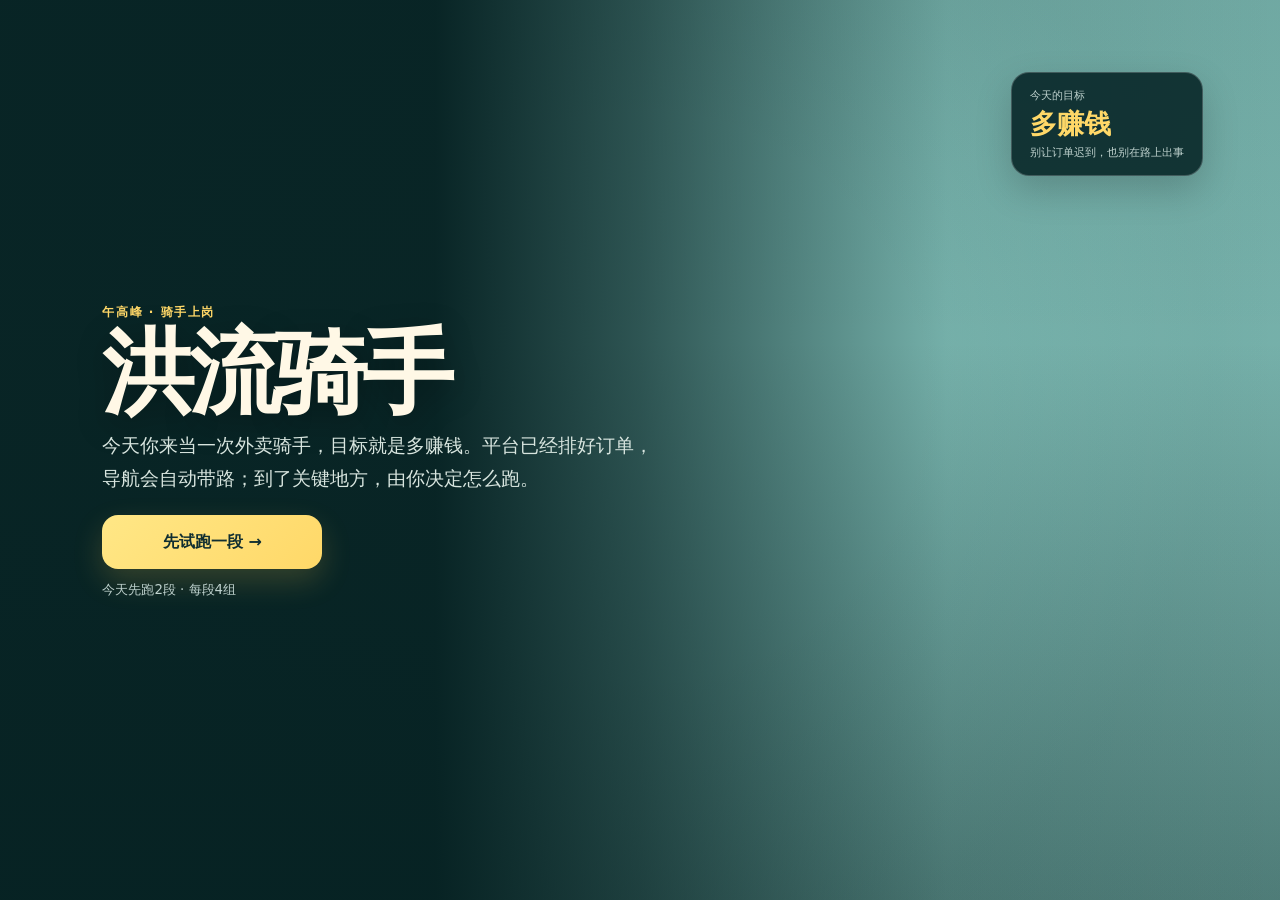
==== pomdp-v2.html @ 22ab59b4 "deploy POMDP courier simulator v2.3" ====
<!doctype html>
<html lang="zh-CN">
<head>
  <meta charset="utf-8">
  <meta name="viewport" content="width=device-width, initial-scale=1, viewport-fit=cover">
  <meta name="theme-color" content="#102f30">
  <meta name="robots" content="noindex, nofollow, noarchive">
  <title>洪流骑手 · 等还是先送</title>
  <link rel="stylesheet" href="./pomdp-v2.css">
</head>
<body>
  <main id="pomdpGame" class="pomdp-game" aria-label="第一人称外卖骑手体验">
    <canvas id="gameCanvas" aria-label="第一人称城市骑行画面"></canvas>
    <div class="world-shade" aria-hidden="true"></div>
    <p id="webglFallback" class="fallback is-hidden" role="status">3D画面暂时没有加载，操作仍可继续。</p>

    <header id="hud" class="hud is-hidden">
      <div id="objectiveChip" class="objective-chip">
        <small id="segmentLabel">午高峰 · 本段第1次送单</small>
        <strong id="objectiveLabel">去下一家取餐</strong>
        <span id="merchantLabel">灯火便当</span>
      </div>
      <div class="status-strip">
        <div id="capacityStatus" class="capacity-status">
          <span>接单余力</span>
          <div id="capacityCells" class="capacity-cells" aria-label="接单余力"></div>
        </div>
        <div id="incomeStatus" class="income-status"><span>今天赚到</span><strong id="incomeValue">¥0</strong></div>
      </div>
    </header>

    <section id="travelPrompt" class="travel-prompt is-hidden" aria-live="polite">
      <span id="travelIcon" class="travel-icon">➜</span>
      <div><strong id="travelTitle">去下一家取餐</strong><small id="travelDetail">导航会自动带路</small></div>
      <i><b id="travelProgress"></b></i>
    </section>

    <section id="routeDecision" class="decision-dock is-hidden" tabindex="-1" aria-labelledby="routeDecisionTitle">
      <div class="decision-copy">
        <span class="eyebrow">到店了</span>
        <h1 id="routeDecisionTitle">新餐还没好。你怎么安排？</h1>
        <p id="experienceText">我跑这家店的经验：午高峰有时会拖一会儿。</p>
      </div>
      <div class="time-glance" aria-label="两张订单的紧迫程度">
        <p class="glance-legend">看时间条：越长，这单越赶。</p>
        <article id="carriedOrderCard">
          <div><span>手上这单</span><strong id="carriedUrgencyLabel">有点赶</strong></div>
          <div class="urgency-track"><i id="carriedUrgency"></i></div>
          <small id="carriedDestination">送往花园里</small>
        </article>
        <article id="newOrderCard">
          <div><span>等取的新单</span><strong id="newUrgencyLabel">时间还够</strong></div>
          <div class="urgency-track new-order"><i id="newUrgency"></i></div>
          <small id="platformText">平台排的时间比较宽裕</small>
        </article>
      </div>
      <div id="routeActions" class="route-actions">
        <button type="button" data-route="wait_briefly">
          <span class="action-icon">◷</span>
          <strong>先等一小会</strong>
          <small>只等一小会。餐好了就一起走；到点还没好，马上先送手上的。</small>
        </button>
        <button type="button" data-route="deliver_carried_first">
          <span class="action-icon">➜</span>
          <strong>先送手上这单</strong>
          <small>现在就走，送完再回来。能保住手上的单，但要折返。</small>
        </button>
      </div>
    </section>

    <section id="speedDecision" class="speed-dock is-hidden" aria-labelledby="speedTitle">
      <div class="speed-heading"><span class="eyebrow">路线排好了</span><h2 id="speedTitle">这整趟路准备怎么骑？</h2><p id="chosenRouteText">选定后，到两单送完都按这一档骑。</p></div>
      <div class="gear-legend" aria-hidden="true"><span>省时间</span><span>事故风险</span></div>
      <div id="gearLever" class="gear-lever" role="radiogroup" aria-label="骑行档位">
        <button type="button" data-speed="normal" role="radio" aria-checked="false"><b>1</b><strong>稳骑</strong><span class="gear-meter"><i></i><em></em></span><small>慢一些 · 风险低</small></button>
        <button type="button" data-speed="rush" role="radio" aria-checked="false"><b>2</b><strong>赶路</strong><span class="gear-meter"><i></i><em></em></span><small>快一些 · 风险中</small></button>
        <button type="button" data-speed="sprint" role="radio" aria-checked="false"><b>3</b><strong>冲刺</strong><span class="gear-meter"><i></i><em></em></span><small>最快 · 风险高</small></button>
      </div>
      <button id="goButton" class="primary-button" type="button" disabled>先选一个档位</button>
    </section>

    <aside id="feedbackCard" class="feedback-card is-hidden" role="status" aria-live="assertive">
      <span id="feedbackIcon">✓</span>
      <div><small id="feedbackKicker">回到店里</small><strong id="feedbackTitle">餐已经做好了</strong><p id="feedbackText">你不用继续等，接着去送新单。</p></div>
    </aside>

    <aside id="rewardBurst" class="reward-burst is-hidden" aria-live="polite">
      <span id="rewardBurstLabel">收入入账</span>
      <strong id="rewardBurstValue">+¥24</strong>
    </aside>

    <section id="resultCard" class="result-card is-hidden" aria-labelledby="resultTitle">
      <span class="eyebrow">这一趟跑完了</span>
      <h2 id="resultTitle">两单都送到了</h2>
      <div id="resultGrid" class="result-grid">
        <article><span>手上这单</span><strong id="carriedResult">准时</strong></article>
        <article><span>新取这单</span><strong id="newResult">准时</strong></article>
        <article><span>路上</span><strong id="incidentResult">平安</strong></article>
        <article><span>赚到</span><strong id="incomeResult">+¥24</strong></article>
      </div>
      <div id="incidentConsequences" class="incident-consequences is-hidden" role="status">
        <span>同一次事故的两个后果</span>
        <div>
          <strong id="incidentDelayResult">这趟多耽误约一分半</strong>
          <strong id="incidentCapacityResult">接单余力 −1格</strong>
        </div>
      </div>
      <button id="continueButton" class="primary-button" type="button">继续跑单</button>
    </section>

    <section id="startScreen" class="start-screen">
      <div class="start-copy">
        <span class="eyebrow">午高峰 · 骑手上岗</span>
        <h1>洪流骑手</h1>
        <p>今天你来当一次外卖骑手，目标就是多赚钱。平台已经排好订单，导航会自动带路；到了关键地方，由你决定怎么跑。</p>
        <button id="startButton" class="primary-button" type="button">先试跑一段 <span>→</span></button>
        <small id="modeDescription">今天先跑2段 · 每段4组</small>
      </div>
      <div class="start-goal"><span>今天的目标</span><strong>多赚钱</strong><small>别让订单迟到，也别在路上出事</small></div>
    </section>

    <section id="briefingModal" class="modal-layer is-hidden" role="dialog" aria-modal="true" aria-labelledby="briefingTitle">
      <div class="briefing-card">
        <div class="step-progress"><span id="briefingStep">上岗准备 · 1/1</span><i><b id="briefingProgress"></b></i></div>
        <span id="briefingKicker" class="eyebrow">先熟悉一下跑法</span>
        <h2 id="briefingTitle">你就是今天来跑单的骑手</h2>
        <p id="briefingLead">先跑两组订单熟悉一下。到了要做决定的地方，会有人提醒你该看什么。</p>
        <div id="briefingVisual" class="briefing-visual"></div>
        <button id="briefingNext" class="primary-button" type="button">戴好头盔，出发 <span>→</span></button>
      </div>
    </section>

    <section id="tutorialCoach" class="tutorial-coach is-hidden" role="dialog" aria-modal="true" aria-labelledby="coachTitle">
      <div class="coach-card">
        <span id="coachStep" class="eyebrow">上岗提示</span>
        <h2 id="coachTitle">先看这里</h2>
        <p id="coachText">先看清眼前的情况，再决定怎么跑。</p>
        <button id="coachNext" class="primary-button" type="button">明白了，继续</button>
      </div>
    </section>

    <section id="breakModal" class="modal-layer is-hidden" role="dialog" aria-modal="true" aria-labelledby="breakTitle">
      <div class="break-card"><span class="eyebrow">这一段忙完了</span><h2 id="breakTitle">看看有没有接到最后一单</h2><div id="breakBonus" class="break-bonus"><span>最后加单</span><strong id="breakBonusTitle">接到了 · +¥12</strong><small id="breakBonusText">还剩两格余力，这单稳稳接到了。</small></div><p>下一段开始，接单余力会恢复。店里也可能重新忙起来，别把刚才的出餐速度当成准数。</p><button id="breakButton" class="primary-button" type="button">恢复余力，开始下一段</button></div>
    </section>

    <section id="summaryModal" class="modal-layer is-hidden" role="dialog" aria-modal="true" aria-labelledby="summaryTitle">
      <div class="summary-card"><span class="eyebrow">今天的账</span><h2 id="summaryTitle">今天收工</h2><div id="summaryGrid" class="summary-grid"></div><p>今天的单跑完了。你可以把这份账留下，也可以再跑一次。</p><div class="summary-actions"><button id="downloadButton" type="button">保存今天的账</button><button id="restartButton" class="primary-button" type="button">再跑一次</button></div></div>
    </section>

    <pre id="debugPanel" class="debug-panel is-hidden" aria-hidden="true"></pre>
  </main>
  <script src="./src/pomdp-v2-sim.js"></script>
  <script type="module" src="./src/pomdp-v2-app.js"></script>
</body>
</html>
---- pomdp-v2.css ----
:root {
  color-scheme: dark;
  --ink: #fff8e6;
  --muted: #bed1cd;
  --panel: rgba(8, 39, 40, .94);
  --panel-soft: rgba(11, 48, 49, .82);
  --line: rgba(190, 232, 218, .22);
  --mint: #68e1c1;
  --yellow: #ffd868;
  --orange: #ff9a5b;
  --red: #ff6e62;
  --shadow: 0 24px 70px rgba(1, 18, 18, .42);
  --shadow-tight: 0 14px 34px rgba(1, 18, 18, .34);
  --ease-out: cubic-bezier(.2,.78,.22,1);
}

* { box-sizing: border-box; }
html, body { width: 100%; min-height: 100%; margin: 0; overflow: hidden; background: #102f30; }
body { font-family: "Microsoft YaHei", "PingFang SC", system-ui, sans-serif; color: var(--ink); }
button { font: inherit; }
.is-hidden { display: none !important; }
.pomdp-game { position: relative; width: 100vw; height: 100dvh; min-height: 620px; overflow: hidden; background: #7fbdb6; }
#gameCanvas { position: absolute; z-index: 0; inset: 0; width: 100%; height: 100%; display: block; }
.world-shade { position: absolute; z-index: 1; inset: 0; pointer-events: none; background: radial-gradient(circle at 50% 44%, transparent 0 34%, rgba(4,24,24,.08) 70%), linear-gradient(180deg, rgba(5, 32, 33, .05), transparent 38%, rgba(4, 24, 24, .34)); }
.fallback { position: absolute; left: 50%; top: 18px; z-index: 30; transform: translateX(-50%); margin: 0; padding: 10px 16px; border-radius: 999px; background: #512d27; }
.eyebrow { color: var(--yellow); font-size: 12px; font-weight: 900; letter-spacing: .13em; }
.primary-button { position: relative; min-height: 54px; overflow: hidden; border: 0; border-radius: 16px; padding: 0 22px; background: linear-gradient(135deg, #ffe786, var(--yellow)); color: #102e31; font-weight: 900; cursor: pointer; box-shadow: 0 12px 30px rgba(255, 205, 76, .18); transition: transform .16s var(--ease-out), filter .16s ease, box-shadow .16s ease; }
.primary-button::after { content: ""; position: absolute; inset: 0; transform: translateX(-120%) skewX(-18deg); background: linear-gradient(90deg, transparent, rgba(255,255,255,.42), transparent); transition: transform .5s var(--ease-out); }
.primary-button:hover::after { transform: translateX(120%) skewX(-18deg); }
.primary-button:disabled { opacity: .44; cursor: not-allowed; box-shadow: none; }
.primary-button:not(:disabled):hover { filter: brightness(1.05); transform: translateY(-1px); }
.primary-button:not(:disabled):active { transform: translateY(1px) scale(.985); }

.hud { position: absolute; z-index: 8; inset: 24px 24px auto; display: flex; justify-content: space-between; align-items: flex-start; pointer-events: none; }
.hud:not(.is-hidden) .objective-chip { animation: hud-left-in .38s var(--ease-out) both; }
.hud:not(.is-hidden) .status-strip { animation: hud-right-in .38s var(--ease-out) both; }
.objective-chip, .status-strip { border: 1px solid var(--line); background: rgba(6, 36, 37, .82); backdrop-filter: blur(14px); box-shadow: 0 12px 35px rgba(2, 26, 26, .22); }
.objective-chip { display: grid; gap: 3px; min-width: 220px; padding: 13px 16px; border-radius: 18px; }
.objective-chip small { color: var(--yellow); font-weight: 800; }
.objective-chip strong { font-size: 19px; }
.objective-chip span { color: var(--muted); font-size: 12px; }
.status-strip { display: flex; gap: 20px; align-items: center; padding: 11px 14px; border-radius: 18px; }
.capacity-status, .income-status { display: grid; gap: 5px; }
.capacity-status > span, .income-status > span { color: var(--muted); font-size: 10px; font-weight: 800; }
.capacity-cells { display: flex; gap: 4px; }
.capacity-cells i { width: 19px; height: 9px; border-radius: 999px; border: 1px solid rgba(255,255,255,.26); background: rgba(255,255,255,.08); }
.capacity-cells i.is-full { border-color: transparent; background: var(--mint); box-shadow: 0 0 12px rgba(104,225,193,.26); }
.capacity-status.is-mid .capacity-cells i.is-full { background: var(--yellow); }.capacity-status.is-low .capacity-cells i.is-full { background: var(--red); }
.capacity-status.is-draining { animation: capacity-hit .48s var(--ease-out); }
.income-status.is-earning strong { animation: income-pop .56s var(--ease-out); }
.income-status strong { font-size: 20px; color: var(--yellow); }

.travel-prompt { position: absolute; z-index: 7; left: 50%; bottom: 32px; transform: translateX(-50%); width: min(440px, calc(100vw - 32px)); display: grid; grid-template-columns: auto 1fr; gap: 4px 12px; align-items: center; padding: 12px 16px; border: 1px solid var(--line); border-radius: 18px; background: rgba(6, 36, 37, .88); box-shadow: var(--shadow-tight); backdrop-filter: blur(12px); animation: travel-in .28s var(--ease-out) both; }
.travel-icon { grid-row: 1 / span 2; display: grid; place-items: center; width: 42px; height: 42px; border-radius: 50%; background: var(--yellow); color: #102e31; font-weight: 900; }
.travel-prompt div { display: flex; justify-content: space-between; gap: 15px; align-items: baseline; }
.travel-prompt small { color: var(--muted); }
.travel-prompt > i { grid-column: 2; height: 4px; overflow: hidden; border-radius: 99px; background: rgba(255,255,255,.14); }
.travel-prompt > i b { display: block; width: 0; height: 100%; background: var(--mint); transition: width .12s linear; }
.travel-prompt.is-waiting .travel-icon { background: var(--orange); }.travel-prompt.is-waiting > i b { background: linear-gradient(90deg, var(--yellow), var(--orange)); }

.decision-dock { position: absolute; z-index: 12; left: 50%; bottom: 24px; transform: translateX(-50%); width: min(940px, calc(100vw - 40px)); padding: 20px; border: 1px solid var(--line); border-radius: 26px; background: linear-gradient(145deg, rgba(7,37,38,.97), rgba(8,43,43,.92)); box-shadow: var(--shadow); backdrop-filter: blur(18px); animation: panel-rise .36s var(--ease-out) both; }
.decision-dock::before, .speed-dock::before, .result-card::before { content: ""; position: absolute; inset: 0 20px auto; height: 1px; background: linear-gradient(90deg, transparent, rgba(255,255,255,.22), transparent); }
.decision-dock:focus { outline: none; }
.decision-copy { display: grid; grid-template-columns: 1fr auto; column-gap: 24px; align-items: end; }
.decision-copy .eyebrow { grid-column: 1 / -1; }
.decision-copy h1 { margin: 5px 0 0; font-size: clamp(25px, 3vw, 38px); line-height: 1.16; }
.decision-copy p { max-width: 390px; margin: 0; padding: 7px 10px; border-radius: 10px; background: rgba(104,225,193,.07); color: var(--muted); font-size: 12px; text-align: right; }
.time-glance { display: grid; grid-template-columns: 1fr 1fr; gap: 10px; margin: 14px 0 11px; }
.glance-legend { grid-column: 1 / -1; margin: 0 2px -5px; color: var(--muted); font-size: 11px; }
.time-glance article { padding: 13px 15px; border: 1px solid var(--line); border-radius: 16px; background: rgba(255,255,255,.035); }
.time-glance article { position: relative; overflow: hidden; transition: border-color .22s ease, background .22s ease, transform .22s var(--ease-out); }
.time-glance article::before { content: ""; position: absolute; inset: 0 auto 0 0; width: 3px; background: var(--mint); }
.time-glance article.is-watch { border-color: rgba(255,216,104,.34); background: rgba(255,216,104,.045); }.time-glance article.is-watch::before { background: var(--yellow); }
.time-glance article.is-urgent { border-color: rgba(255,110,98,.48); background: rgba(255,110,98,.07); }.time-glance article.is-urgent::before { background: var(--red); box-shadow: 0 0 14px var(--red); }
.time-glance article > div:first-child { display: flex; justify-content: space-between; gap: 12px; font-size: 12px; }
.time-glance article strong { color: var(--yellow); }
.time-glance article small { display: block; margin-top: 7px; color: var(--muted); }
.urgency-track { height: 7px; margin-top: 9px; overflow: hidden; border-radius: 999px; background: rgba(255,255,255,.10); }
.urgency-track i { display: block; width: 50%; height: 100%; border-radius: inherit; background: linear-gradient(90deg, var(--mint), var(--yellow), var(--orange)); }
.urgency-track.new-order i { background: linear-gradient(90deg, #7eaee4, var(--mint), var(--yellow)); }
.route-actions { display: grid; grid-template-columns: 1fr 1fr; gap: 12px; }
.route-actions button { position: relative; display: grid; grid-template-columns: auto 1fr; gap: 3px 12px; min-height: 92px; padding: 14px 16px; border: 1px solid rgba(255,255,255,.17); border-radius: 18px; background: rgba(255,255,255,.055); color: var(--ink); text-align: left; cursor: pointer; transition: transform .18s var(--ease-out), border-color .18s ease, background .18s ease, opacity .18s ease; }
.route-actions [data-route="wait_briefly"] .action-icon { color: var(--mint); background: rgba(104,225,193,.12); }.route-actions [data-route="deliver_carried_first"] .action-icon { color: var(--yellow); }
.route-actions button:hover, .route-actions button:focus-visible { outline: none; border-color: var(--yellow); background: rgba(255,216,104,.10); transform: translateY(-2px); }
.decision-dock.is-resolving .route-actions button:not(.is-committed) { opacity: .34; transform: scale(.985); }.route-actions button.is-committed { border-color: var(--yellow); background: rgba(255,216,104,.14); transform: scale(1.015); box-shadow: 0 10px 24px rgba(0,0,0,.18); }
.action-icon { grid-row: 1 / span 2; display: grid; place-items: center; width: 42px; height: 42px; border-radius: 13px; background: rgba(255,216,104,.14); color: var(--yellow); font-size: 21px; }
.route-actions strong { align-self: end; font-size: 19px; }
.route-actions small { color: var(--muted); line-height: 1.5; }

.speed-dock { position: absolute; z-index: 12; right: 24px; bottom: 24px; width: min(460px, calc(100vw - 48px)); padding: 20px; border: 1px solid var(--line); border-radius: 24px; background: linear-gradient(145deg, rgba(7,37,38,.97), rgba(8,43,43,.92)); box-shadow: var(--shadow); animation: speed-in .34s var(--ease-out) both; }
.speed-heading h2 { margin: 4px 0 4px; font-size: 25px; }
.speed-heading p { margin: 0 0 14px; color: var(--muted); font-size: 12px; }
.gear-legend { display: grid; grid-template-columns: 1fr 1fr; gap: 5px; margin: 0 10px 6px 112px; color: var(--muted); font-size: 10px; text-align: center; }
.gear-lever { display: grid; gap: 7px; }
.gear-lever button { display: grid; grid-template-columns: 32px 62px 1fr; gap: 4px 9px; align-items: center; min-height: 58px; padding: 8px 10px; border: 1px solid var(--line); border-radius: 14px; background: rgba(255,255,255,.04); color: var(--ink); text-align: left; cursor: pointer; transition: transform .15s var(--ease-out), background .15s ease, border-color .15s ease; }
.gear-lever button:hover { transform: translateX(-3px); background: rgba(255,255,255,.07); }
.gear-lever button.is-shifting { animation: gear-shift .3s var(--ease-out); }
.gear-lever button b { grid-row: 1 / span 2; display: grid; place-items: center; width: 30px; height: 30px; border-radius: 50%; background: rgba(255,255,255,.08); }
.gear-lever button small { grid-column: 2 / -1; color: var(--muted); }
.gear-lever button[aria-checked="true"] { border-color: var(--yellow); background: rgba(255,216,104,.11); }
.gear-lever button[aria-checked="true"] b { color: #102e31; background: var(--yellow); }
.gear-meter { display: grid; grid-template-columns: 1fr 1fr; gap: 5px; }
.gear-meter i, .gear-meter em { height: 5px; border-radius: 99px; background: var(--mint); }
.gear-meter em { background: var(--orange); }
[data-speed="normal"] .gear-meter i { width: 35%; } [data-speed="normal"] .gear-meter em { width: 18%; }
[data-speed="rush"] .gear-meter i { width: 68%; } [data-speed="rush"] .gear-meter em { width: 55%; }
[data-speed="sprint"] .gear-meter i { width: 100%; } [data-speed="sprint"] .gear-meter em { width: 100%; }
.speed-dock > .primary-button { width: 100%; margin-top: 12px; }

.feedback-card { position: absolute; z-index: 18; left: 50%; top: 50%; transform: translate(-50%, -50%); display: grid; grid-template-columns: auto 1fr; gap: 12px; width: min(480px, calc(100vw - 32px)); padding: 18px 20px; border: 1px solid rgba(255,255,255,.22); border-radius: 22px; background: rgba(9, 42, 43, .97); box-shadow: var(--shadow); }
.feedback-card.is-arriving { animation: feedback-pop .38s var(--ease-out) both; }
.feedback-card[data-tone="watch"] { border-color: rgba(255,154,91,.62); }.feedback-card[data-tone="watch"] > span { background: var(--orange); }
.feedback-card[data-tone="good"] { border-color: rgba(104,225,193,.55); }
.feedback-card > span { display: grid; place-items: center; width: 46px; height: 46px; border-radius: 50%; background: var(--mint); color: #102e31; font-size: 22px; font-weight: 900; }
.feedback-card small { color: var(--yellow); font-weight: 800; }
.feedback-card strong { display: block; margin-top: 2px; font-size: 22px; }
.feedback-card p { margin: 5px 0 0; color: var(--muted); font-size: 13px; }

.reward-burst { position: absolute; z-index: 19; left: 50%; top: 48%; display: grid; justify-items: center; gap: 2px; transform: translate(-50%, -50%); pointer-events: none; text-shadow: 0 4px 18px rgba(0,0,0,.48); }
.reward-burst span { color: var(--ink); font-size: 12px; font-weight: 800; letter-spacing: .12em; }.reward-burst strong { color: var(--yellow); font-size: clamp(34px, 5vw, 60px); line-height: 1; }
.reward-burst.is-playing { animation: reward-rise 1.2s var(--ease-out) both; }

.tutorial-coach { position: absolute; z-index: 35; inset: 0; pointer-events: none; }
.coach-card { position: absolute; top: 116px; left: 50%; width: min(440px, calc(100vw - 32px)); padding: 17px 18px; transform: translateX(-50%); border: 1px solid rgba(255,216,104,.62); border-radius: 20px; background: rgba(7,36,37,.97); box-shadow: var(--shadow), 0 0 0 1px rgba(255,216,104,.08); pointer-events: auto; }
.coach-card h2 { margin: 5px 0 6px; font-size: 23px; }
.coach-card p { margin: 0 0 13px; color: var(--muted); font-size: 13px; line-height: 1.65; }
.coach-card .primary-button { width: 100%; min-height: 45px; }
.tutorial-focus { outline: 3px solid var(--yellow) !important; outline-offset: 5px; box-shadow: 0 0 0 8px rgba(255,216,104,.12), 0 0 32px rgba(255,216,104,.32) !important; }

.result-card { position: absolute; z-index: 13; left: 50%; bottom: 24px; transform: translateX(-50%); width: min(620px, calc(100vw - 40px)); padding: 22px; border: 1px solid var(--line); border-radius: 24px; background: linear-gradient(145deg, rgba(7,37,38,.97), rgba(8,43,43,.94)); box-shadow: var(--shadow); }
.result-card.is-arriving { animation: result-in .42s var(--ease-out) both; }.result-card.has-problem { border-color: rgba(255,110,98,.48); }
.result-card h2 { margin: 4px 0 16px; font-size: 28px; }
.result-grid { display: grid; grid-template-columns: repeat(4, 1fr); gap: 8px; }
.result-grid article { display: grid; gap: 5px; padding: 12px; border-radius: 14px; background: rgba(255,255,255,.05); }
.result-grid span { color: var(--muted); font-size: 11px; }
.result-grid strong { font-size: 17px; }
.result-grid strong.is-bad { color: var(--red); }
.incident-consequences { display: grid; gap: 7px; margin-top: 10px; padding: 11px 13px; border: 1px solid rgba(255,110,98,.48); border-radius: 14px; background: rgba(255,110,98,.08); animation: incident-consequences-in .4s var(--ease-out) both; }
.incident-consequences > span { color: #ffc6bd; font-size: 11px; font-weight: 900; }
.incident-consequences > div { display: grid; grid-template-columns: 1fr 1fr; gap: 8px; }
.incident-consequences strong { padding: 8px 10px; border-radius: 10px; background: rgba(255,255,255,.055); color: var(--red); font-size: 14px; }
.result-card .primary-button { width: 100%; margin-top: 14px; }

.start-screen { position: absolute; z-index: 20; inset: 0; display: flex; align-items: center; padding: 8vw; background: linear-gradient(90deg, rgba(4,31,32,.96) 0 34%, rgba(4,31,32,.66) 50%, rgba(4,31,32,.08) 74%, transparent); }
.start-copy > * { animation: start-copy-in .52s var(--ease-out) both; }.start-copy > :nth-child(2) { animation-delay: .05s; }.start-copy > :nth-child(3) { animation-delay: .1s; }.start-copy > :nth-child(4) { animation-delay: .16s; }.start-copy > :nth-child(5) { animation-delay: .2s; }
.start-copy { width: min(590px, 60vw); }
.start-copy h1 { margin: 8px 0 12px; font-size: clamp(48px, 8vw, 92px); line-height: .96; letter-spacing: -.06em; text-shadow: 0 10px 32px rgba(0,0,0,.3); }
.start-copy p { max-width: 560px; margin: 0 0 20px; color: #d8e5df; font-size: clamp(15px, 1.5vw, 19px); line-height: 1.75; }
.start-copy .primary-button { min-width: 220px; }
.start-copy > small { display: block; margin-top: 12px; color: var(--muted); }
.start-goal { position: absolute; right: 6vw; top: 8vh; display: grid; gap: 3px; min-width: 190px; padding: 15px 18px; border: 1px solid rgba(255,255,255,.2); border-radius: 18px; background: rgba(8,39,40,.9); box-shadow: 0 14px 36px rgba(0,0,0,.18); }
.start-goal { animation: goal-float 3.4s ease-in-out infinite; }
.start-goal span, .start-goal small { color: var(--muted); font-size: 11px; }.start-goal strong { color: var(--yellow); font-size: 27px; }

.modal-layer { position: absolute; z-index: 30; inset: 0; display: grid; place-items: center; padding: 20px; background: rgba(3,25,26,.66); backdrop-filter: blur(10px); }
.briefing-card, .break-card, .summary-card { width: min(740px, calc(100vw - 32px)); max-height: calc(100dvh - 40px); overflow: auto; padding: 30px; border: 1px solid var(--line); border-radius: 28px; background: #0b3031; box-shadow: var(--shadow); }
.modal-layer:not(.is-hidden) > * { animation: modal-in .34s var(--ease-out) both; }
.briefing-card h2, .break-card h2, .summary-card h2 { margin: 6px 0 9px; font-size: clamp(28px, 4vw, 42px); }
.briefing-card > p, .break-card > p, .summary-card > p { color: var(--muted); line-height: 1.7; }
.step-progress { display: flex; align-items: center; gap: 12px; margin-bottom: 18px; color: var(--muted); font-size: 12px; }
.step-progress i { flex: 1; height: 4px; border-radius: 99px; background: rgba(255,255,255,.10); overflow: hidden; }.step-progress b { display: block; width: 33%; height: 100%; background: var(--mint); }
.briefing-visual { display: grid; grid-template-columns: repeat(auto-fit, minmax(210px, 1fr)); gap: 10px; margin: 20px 0; }
.briefing-visual article { min-height: 108px; padding: 15px; border: 1px solid var(--line); border-radius: 17px; background: rgba(255,255,255,.04); }
.briefing-visual article span { display: block; color: var(--yellow); font-size: 11px; font-weight: 800; }.briefing-visual article strong { display: block; margin: 7px 0 4px; }.briefing-visual article small { color: var(--muted); line-height: 1.5; }
.briefing-card > .primary-button, .break-card > .primary-button { width: 100%; }
.break-bonus { display: grid; gap: 4px; margin: 18px 0 8px; padding: 15px 16px; border: 1px solid var(--line); border-radius: 16px; background: rgba(255,255,255,.05); }
.break-bonus span, .break-bonus small { color: var(--muted); font-size: 11px; }.break-bonus strong { color: var(--yellow); font-size: 21px; }
.break-bonus.is-missed strong { color: var(--red); }
.break-bonus:not(.is-missed) { animation: bonus-glow 1.1s var(--ease-out); }
.summary-grid { display: grid; grid-template-columns: repeat(4, 1fr); gap: 9px; margin: 20px 0; }.summary-grid article { display: grid; gap: 6px; padding: 14px; border-radius: 15px; background: rgba(255,255,255,.05); }.summary-grid span { color: var(--muted); font-size: 11px; }.summary-grid strong { font-size: 22px; }
.summary-actions { display: flex; gap: 10px; }.summary-actions button { flex: 1; min-height: 50px; border: 1px solid var(--line); border-radius: 15px; background: rgba(255,255,255,.06); color: var(--ink); font-weight: 800; cursor: pointer; }.summary-actions .primary-button { border: 0; background: var(--yellow); color: #102e31; }
.debug-panel { position: absolute; z-index: 50; left: 8px; bottom: 8px; max-width: 480px; max-height: 45vh; overflow: auto; padding: 10px; background: rgba(0,0,0,.76); font-size: 10px; }
.incident-flash::after { content: ""; position: absolute; z-index: 40; inset: 0; pointer-events: none; background: rgba(255,79,61,.35); animation: flash .68s ease-out both; }
.feedback-card[data-tone="danger"] { border-color: rgba(255,110,98,.72); }.feedback-card[data-tone="danger"] > span { background: var(--red); }

@media (max-width: 760px) {
  .pomdp-game { min-height: 560px; }
  .hud { inset: max(10px, env(safe-area-inset-top)) 10px auto; }
  .objective-chip { min-width: 0; padding: 9px 11px; }.objective-chip strong { font-size: 14px; }.objective-chip span { display: none; }
  .status-strip { padding: 9px 10px; gap: 10px; }.capacity-cells { gap: 2px; }.capacity-cells i { width: 8px; height: 7px; }.income-status strong { font-size: 15px; }
  .decision-dock { bottom: max(10px, env(safe-area-inset-bottom)); width: calc(100vw - 20px); max-height: calc(100dvh - 82px); overflow: auto; padding: 16px; border-radius: 21px; }
  .decision-copy { display: block; }.decision-copy h1 { font-size: 23px; }.decision-copy p { margin-top: 7px; text-align: left; }
  .time-glance { margin: 13px 0 10px; gap: 7px; }.time-glance article { padding: 10px; }.time-glance article > div:first-child { display: grid; gap: 3px; }.glance-legend { margin-bottom: -2px; }
  .route-actions { grid-template-columns: 1fr; gap: 7px; }.route-actions button { min-height: 78px; padding: 12px; }.route-actions small { font-size: 11px; }
  .speed-dock { right: 10px; bottom: max(10px, env(safe-area-inset-bottom)); width: calc(100vw - 20px); padding: 15px; }.speed-heading h2 { font-size: 21px; }.gear-lever button { min-height: 52px; }.gear-legend { margin-left: 103px; }
  .result-card { bottom: max(10px, env(safe-area-inset-bottom)); width: calc(100vw - 20px); padding: 16px; }.result-grid { grid-template-columns: repeat(2, 1fr); }
  .incident-consequences > div { grid-template-columns: 1fr; }
  .start-screen { align-items: flex-end; padding: 24px 20px max(34px, env(safe-area-inset-bottom)); background: linear-gradient(0deg, rgba(4,31,32,.96) 0 55%, rgba(4,31,32,.16)); }.start-copy { width: 100%; }.start-copy h1 { font-size: 54px; }.start-copy p { font-size: 14px; }.start-goal { top: max(16px, env(safe-area-inset-top)); right: 14px; min-width: 160px; }
  .modal-layer { padding: 10px; }.briefing-card, .break-card, .summary-card { padding: 20px 16px; border-radius: 21px; }.briefing-visual { grid-template-columns: 1fr; }.briefing-visual article { min-height: 0; }.summary-grid { grid-template-columns: repeat(2, 1fr); }
  .travel-prompt { bottom: max(14px, env(safe-area-inset-bottom)); }
  .coach-card { top: 92px; padding: 14px 15px; }.coach-card h2 { font-size: 19px; }.coach-card p { font-size: 12px; }
}

@media (max-height: 720px) and (min-width: 761px) {
  .decision-dock { padding: 16px 20px; }.time-glance { margin: 11px 0 9px; }.route-actions button { min-height: 84px; padding: 12px 15px; }
  .start-screen { padding: 5vw; }.start-copy h1 { font-size: 64px; }
}

@media (prefers-reduced-motion: reduce) {
  *, *::before, *::after { animation-duration: .001ms !important; transition-duration: .001ms !important; }
}

@keyframes flash { from { opacity: 1; } to { opacity: 0; } }
@keyframes hud-left-in { from { opacity: 0; transform: translateX(-14px); } to { opacity: 1; transform: none; } }
@keyframes hud-right-in { from { opacity: 0; transform: translateX(14px); } to { opacity: 1; transform: none; } }
@keyframes capacity-hit { 0% { transform: translateX(0); } 28% { transform: translateX(-5px); } 55% { transform: translateX(4px); } 100% { transform: translateX(0); } }
@keyframes income-pop { 0% { transform: scale(.8); color: var(--ink); } 55% { transform: scale(1.18); color: var(--yellow); text-shadow: 0 0 20px rgba(255,216,104,.7); } 100% { transform: scale(1); color: var(--yellow); } }
@keyframes travel-in { from { opacity: 0; transform: translate(-50%, 12px) scale(.97); } to { opacity: 1; transform: translate(-50%, 0) scale(1); } }
@keyframes panel-rise { from { opacity: 0; transform: translate(-50%, 24px) scale(.97); } to { opacity: 1; transform: translate(-50%, 0) scale(1); } }
@keyframes speed-in { from { opacity: 0; transform: translateX(22px) scale(.97); } to { opacity: 1; transform: translateX(0) scale(1); } }
@keyframes gear-shift { 0% { transform: translateX(0); } 45% { transform: translateX(-8px) scale(1.015); } 100% { transform: translateX(0); } }
@keyframes feedback-pop { from { opacity: 0; transform: translate(-50%, -42%) scale(.9); } 65% { transform: translate(-50%, -52%) scale(1.025); } to { opacity: 1; transform: translate(-50%, -50%) scale(1); } }
@keyframes reward-rise { 0% { opacity: 0; transform: translate(-50%, -20%) scale(.72); } 22% { opacity: 1; transform: translate(-50%, -50%) scale(1.12); } 74% { opacity: 1; transform: translate(-50%, -72%) scale(1); } 100% { opacity: 0; transform: translate(-50%, -98%) scale(.96); } }
@keyframes result-in { from { opacity: 0; transform: translate(-50%, 26px) scale(.96); } to { opacity: 1; transform: translate(-50%, 0) scale(1); } }
@keyframes incident-consequences-in { from { opacity: 0; transform: translateY(8px); } to { opacity: 1; transform: none; } }
@keyframes start-copy-in { from { opacity: 0; transform: translateY(18px); } to { opacity: 1; transform: translateY(0); } }
@keyframes goal-float { 0%, 100% { transform: translateY(0); } 50% { transform: translateY(6px); } }
@keyframes modal-in { from { opacity: 0; transform: translateY(18px) scale(.97); } to { opacity: 1; transform: translateY(0) scale(1); } }
@keyframes bonus-glow { 0% { box-shadow: 0 0 0 rgba(255,216,104,0); } 45% { box-shadow: 0 0 28px rgba(255,216,104,.22); border-color: rgba(255,216,104,.58); } 100% { box-shadow: none; } }
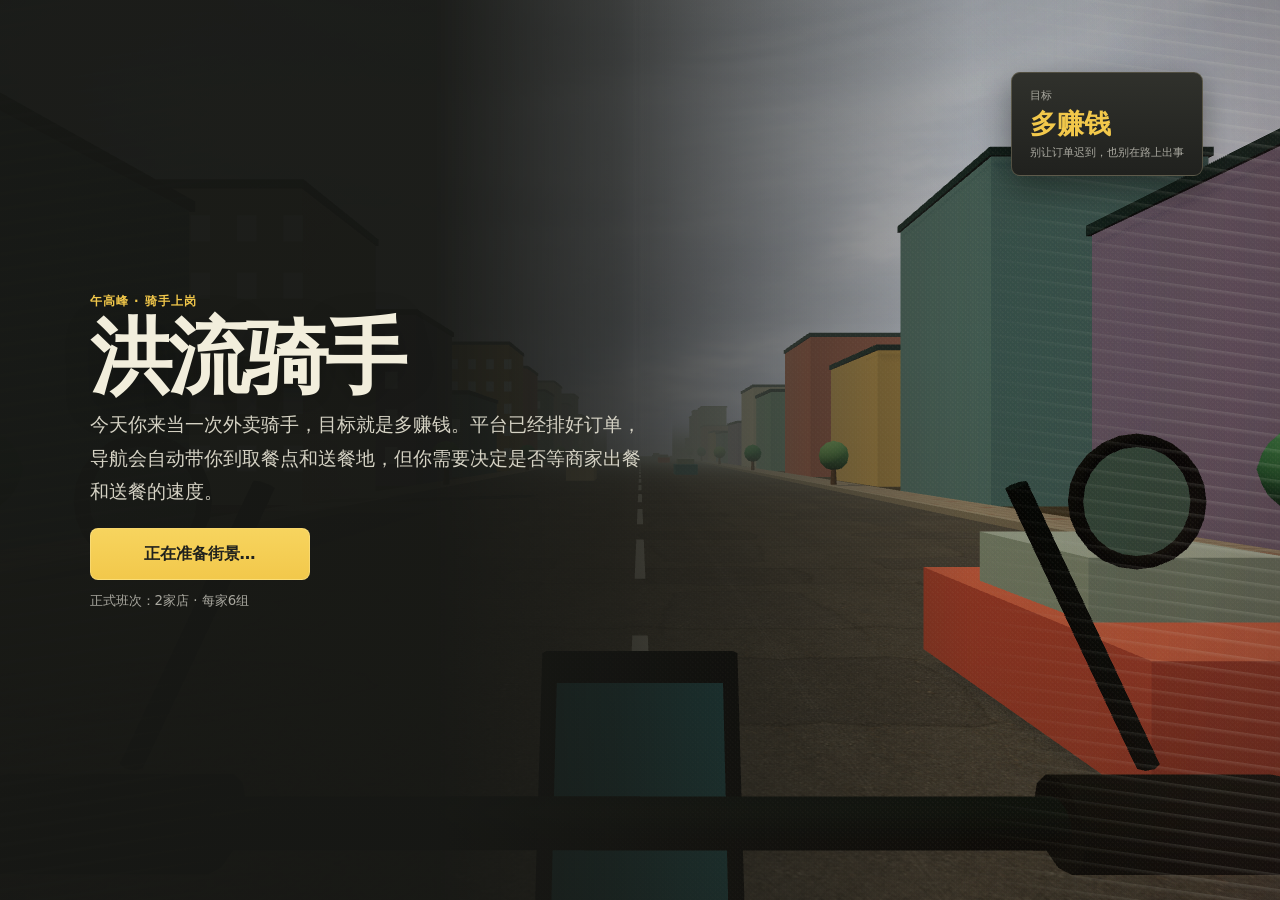
==== commit bf10968a: "deploy pilot simulator v2.5" ====
--- a/pomdp-v2.html
+++ b/pomdp-v2.html
@@ -4,9 +4,11 @@
   <meta charset="utf-8">
   <meta name="viewport" content="width=device-width, initial-scale=1, viewport-fit=cover">
   <meta name="theme-color" content="#102f30">
-  <meta name="robots" content="noindex, nofollow, noarchive">
   <title>洪流骑手 · 等还是先送</title>
   <link rel="stylesheet" href="./pomdp-v2.css">
+  <script type="importmap">
+    { "imports": { "three": "./node_modules/three/build/three.module.js" } }
+  </script>
 </head>
 <body>
   <main id="pomdpGame" class="pomdp-game" aria-label="第一人称外卖骑手体验">
@@ -15,41 +17,54 @@
     <p id="webglFallback" class="fallback is-hidden" role="status">3D画面暂时没有加载，操作仍可继续。</p>
 
     <header id="hud" class="hud is-hidden">
-      <div id="objectiveChip" class="objective-chip">
-        <small id="segmentLabel">午高峰 · 本段第1次送单</small>
-        <strong id="objectiveLabel">去下一家取餐</strong>
-        <span id="merchantLabel">灯火便当</span>
+        <div id="objectiveChip" class="objective-chip">
+          <small id="segmentLabel">午高峰 · 第1/12家</small>
+          <strong id="merchantLabel">当前店铺：灯火便当</strong>
+          <span id="storeProgressLabel">本店第 1 / 6 组订单</span>
+          <span id="objectiveLabel" class="objective-state">去店里取餐</span>
       </div>
       <div class="status-strip">
         <div id="capacityStatus" class="capacity-status">
           <span>接单余力</span>
           <div id="capacityCells" class="capacity-cells" aria-label="接单余力"></div>
         </div>
-        <div id="incomeStatus" class="income-status"><span>今天赚到</span><strong id="incomeValue">¥0</strong></div>
+        <div id="incomeStatus" class="income-status"><span>收入</span><strong id="incomeValue">¥0</strong></div>
       </div>
     </header>
 
+    <aside id="riderNotebook" class="rider-notebook is-hidden" aria-label="骑手笔记：刚才的取餐记录" aria-live="polite">
+      <span class="notebook-tab">骑手笔记</span>
+      <div class="notebook-page">
+        <small>刚才的取餐记录</small>
+        <strong id="notebookMerchant">灯火便当</strong>
+        <div class="notebook-rule" aria-hidden="true"></div>
+        <p id="historyFact1">上一次：短等后取到了餐</p>
+        <p id="historyFact2" class="is-hidden"></p>
+        <em>只记发生过的事，不替你判断</em>
+      </div>
+    </aside>
+
     <section id="travelPrompt" class="travel-prompt is-hidden" aria-live="polite">
       <span id="travelIcon" class="travel-icon">➜</span>
-      <div><strong id="travelTitle">去下一家取餐</strong><small id="travelDetail">导航会自动带路</small></div>
+      <div><strong id="travelTitle">出发取餐</strong><small id="travelDetail">自动导航</small></div>
       <i><b id="travelProgress"></b></i>
     </section>
 
-    <section id="routeDecision" class="decision-dock is-hidden" tabindex="-1" aria-labelledby="routeDecisionTitle">
+      <section id="routeDecision" class="decision-dock is-hidden" tabindex="-1" aria-labelledby="routeDecisionTitle">
       <div class="decision-copy">
         <span class="eyebrow">到店了</span>
         <h1 id="routeDecisionTitle">新餐还没好。你怎么安排？</h1>
-        <p id="experienceText">我跑这家店的经验：午高峰有时会拖一会儿。</p>
-      </div>
-      <div class="time-glance" aria-label="两张订单的紧迫程度">
-        <p class="glance-legend">看时间条：越长，这单越赶。</p>
+          <p id="experienceText">该店惯例：午高峰有时会拖一会儿。</p>
+        </div>
+      <div class="time-glance" aria-label="订单紧迫程度">
+        <p class="glance-legend">剩余时间</p>
         <article id="carriedOrderCard">
-          <div><span>手上这单</span><strong id="carriedUrgencyLabel">有点赶</strong></div>
+          <div><span>已取的单</span><strong id="carriedUrgencyLabel">有点赶</strong></div>
           <div class="urgency-track"><i id="carriedUrgency"></i></div>
           <small id="carriedDestination">送往花园里</small>
         </article>
         <article id="newOrderCard">
-          <div><span>等取的新单</span><strong id="newUrgencyLabel">时间还够</strong></div>
+          <div><span>待取的单</span><strong id="newUrgencyLabel">时间还够</strong></div>
           <div class="urgency-track new-order"><i id="newUrgency"></i></div>
           <small id="platformText">平台排的时间比较宽裕</small>
         </article>
@@ -58,19 +73,19 @@
         <button type="button" data-route="wait_briefly">
           <span class="action-icon">◷</span>
           <strong>先等一小会</strong>
-          <small>只等一小会。餐好了就一起走；到点还没好，马上先送手上的。</small>
+          <small>等一会新单，餐好了就一起送；如果到点还没出餐，马上先送手上的这份。</small>
         </button>
         <button type="button" data-route="deliver_carried_first">
           <span class="action-icon">➜</span>
           <strong>先送手上这单</strong>
-          <small>现在就走，送完再回来。能保住手上的单，但要折返。</small>
+          <small>现在就去送餐，送完再回来。能保住手上的单，但要折返一次。</small>
         </button>
       </div>
     </section>
 
     <section id="speedDecision" class="speed-dock is-hidden" aria-labelledby="speedTitle">
-      <div class="speed-heading"><span class="eyebrow">路线排好了</span><h2 id="speedTitle">这整趟路准备怎么骑？</h2><p id="chosenRouteText">选定后，到两单送完都按这一档骑。</p></div>
-      <div class="gear-legend" aria-hidden="true"><span>省时间</span><span>事故风险</span></div>
+      <div class="speed-heading"><h2 id="speedTitle">准备骑多快？</h2><p id="chosenRouteText">选定后，到两单送完都按这一档骑。</p></div>
+      <div class="gear-legend" aria-hidden="true"><span>省时程度</span><span>事故风险</span></div>
       <div id="gearLever" class="gear-lever" role="radiogroup" aria-label="骑行档位">
         <button type="button" data-speed="normal" role="radio" aria-checked="false"><b>1</b><strong>稳骑</strong><span class="gear-meter"><i></i><em></em></span><small>慢一些 · 风险低</small></button>
         <button type="button" data-speed="rush" role="radio" aria-checked="false"><b>2</b><strong>赶路</strong><span class="gear-meter"><i></i><em></em></span><small>快一些 · 风险中</small></button>
@@ -90,19 +105,19 @@
     </aside>
 
     <section id="resultCard" class="result-card is-hidden" aria-labelledby="resultTitle">
-      <span class="eyebrow">这一趟跑完了</span>
+      <span class="eyebrow">跑完一单</span>
       <h2 id="resultTitle">两单都送到了</h2>
       <div id="resultGrid" class="result-grid">
         <article><span>手上这单</span><strong id="carriedResult">准时</strong></article>
         <article><span>新取这单</span><strong id="newResult">准时</strong></article>
-        <article><span>路上</span><strong id="incidentResult">平安</strong></article>
+        <article><span>路上</span><strong id="incidentResult">未出事故</strong></article>
         <article><span>赚到</span><strong id="incomeResult">+¥24</strong></article>
       </div>
       <div id="incidentConsequences" class="incident-consequences is-hidden" role="status">
-        <span>同一次事故的两个后果</span>
+        <span>事故后果</span>
         <div>
-          <strong id="incidentDelayResult">这趟多耽误约一分半</strong>
-          <strong id="incidentCapacityResult">接单余力 −1格</strong>
+          <strong id="incidentDelayResult">导致送餐误时</strong>
+          <strong id="incidentCapacityResult">接单余力 −1</strong>
         </div>
       </div>
       <button id="continueButton" class="primary-button" type="button">继续跑单</button>
@@ -112,19 +127,19 @@
       <div class="start-copy">
         <span class="eyebrow">午高峰 · 骑手上岗</span>
         <h1>洪流骑手</h1>
-        <p>今天你来当一次外卖骑手，目标就是多赚钱。平台已经排好订单，导航会自动带路；到了关键地方，由你决定怎么跑。</p>
-        <button id="startButton" class="primary-button" type="button">先试跑一段 <span>→</span></button>
-        <small id="modeDescription">今天先跑2段 · 每段4组</small>
+        <p>今天你来当一次外卖骑手，目标就是多赚钱。平台已经排好订单，导航会自动带你到取餐点和送餐地，但你需要决定是否等商家出餐和送餐的速度。</p>
+        <button id="startButton" class="primary-button" type="button">下面是试跑环节 <span>→</span></button>
+        <small id="modeDescription">正式班次：2家店 · 每家6组</small>
       </div>
-      <div class="start-goal"><span>今天的目标</span><strong>多赚钱</strong><small>别让订单迟到，也别在路上出事</small></div>
+      <div class="start-goal"><span>目标</span><strong>多赚钱</strong><small>别让订单迟到，也别在路上出事</small></div>
     </section>
 
     <section id="briefingModal" class="modal-layer is-hidden" role="dialog" aria-modal="true" aria-labelledby="briefingTitle">
       <div class="briefing-card">
         <div class="step-progress"><span id="briefingStep">上岗准备 · 1/1</span><i><b id="briefingProgress"></b></i></div>
-        <span id="briefingKicker" class="eyebrow">先熟悉一下跑法</span>
-        <h2 id="briefingTitle">你就是今天来跑单的骑手</h2>
-        <p id="briefingLead">先跑两组订单熟悉一下。到了要做决定的地方，会有人提醒你该看什么。</p>
+        <span id="briefingKicker" class="eyebrow">熟悉跑法</span>
+        <h2 id="briefingTitle">你就是今天跑单的骑手</h2>
+        <p id="briefingLead"></p>
         <div id="briefingVisual" class="briefing-visual"></div>
         <button id="briefingNext" class="primary-button" type="button">戴好头盔，出发 <span>→</span></button>
       </div>
@@ -139,8 +154,32 @@
       </div>
     </section>
 
+    <section id="notebookTutorialModal" class="modal-layer is-hidden" role="dialog" aria-modal="true" aria-labelledby="notebookTutorialTitle">
+      <div class="notebook-tutorial-card">
+        <div class="step-progress"><span id="notebookTutorialStep">上岗提示 · 8/12</span><i><b></b></i></div>
+        <span class="eyebrow">跑过一组以后</span>
+        <h2 id="notebookTutorialTitle">先认一下骑手笔记</h2>
+        <p>刚才取餐时发生了什么，会单独记在这里。下一次再到这家店，你不用只靠记忆。</p>
+        <div class="notebook-tutorial-layout">
+          <div class="notebook-tutorial-page" aria-label="骑手笔记示例">
+            <small>刚才的取餐记录</small>
+            <strong id="notebookTutorialMerchant">当前店铺</strong>
+            <i aria-hidden="true"></i>
+            <p id="notebookTutorialFact1">上一次：刚才的情况已经记下</p>
+            <p id="notebookTutorialFact2" class="is-hidden"></p>
+          </div>
+          <div class="notebook-tutorial-rules">
+            <article><b>它会记</b><span>本店最近两次实际发生的取餐结果。</span></article>
+            <article><b>它不会替你判断</b><span>不会直接说店里现在忙不忙。你还要结合眼前两单，再决定等不等。</span></article>
+            <article><b>换店会重开</b><span>到了下一家店，旧店的笔记不会带过去。</span></article>
+          </div>
+        </div>
+        <button id="notebookTutorialNext" class="primary-button" type="button">看懂了，继续跑单</button>
+      </div>
+    </section>
+
     <section id="breakModal" class="modal-layer is-hidden" role="dialog" aria-modal="true" aria-labelledby="breakTitle">
-      <div class="break-card"><span class="eyebrow">这一段忙完了</span><h2 id="breakTitle">看看有没有接到最后一单</h2><div id="breakBonus" class="break-bonus"><span>最后加单</span><strong id="breakBonusTitle">接到了 · +¥12</strong><small id="breakBonusText">还剩两格余力，这单稳稳接到了。</small></div><p>下一段开始，接单余力会恢复。店里也可能重新忙起来，别把刚才的出餐速度当成准数。</p><button id="breakButton" class="primary-button" type="button">恢复余力，开始下一段</button></div>
+      <div class="break-card"><span class="eyebrow">这家店跑完了</span><h2 id="breakTitle">看看有没有接到最后一单</h2><div id="breakBonus" class="break-bonus"><span>最后加单</span><strong id="breakBonusTitle">接到了 · +¥12</strong><small id="breakBonusText">还剩两格余力，这单稳稳接到了。</small></div><p id="breakNextText">到了下一家店，接单余力会恢复，骑手笔记也会重新开始。新店什么情况，还得重新看。</p><button id="breakButton" class="primary-button" type="button">前往下一家店</button></div>
     </section>
 
     <section id="summaryModal" class="modal-layer is-hidden" role="dialog" aria-modal="true" aria-labelledby="summaryTitle">
@@ -150,6 +189,7 @@
     <pre id="debugPanel" class="debug-panel is-hidden" aria-hidden="true"></pre>
   </main>
   <script src="./src/pomdp-v2-sim.js"></script>
+  <script src="./src/experiment-telemetry.js"></script>
   <script type="module" src="./src/pomdp-v2-app.js"></script>
 </body>
 </html>
--- a/pomdp-v2.css
+++ b/pomdp-v2.css
@@ -21,7 +21,16 @@
 .is-hidden { display: none !important; }
 .pomdp-game { position: relative; width: 100vw; height: 100dvh; min-height: 620px; overflow: hidden; background: #7fbdb6; }
 #gameCanvas { position: absolute; z-index: 0; inset: 0; width: 100%; height: 100%; display: block; }
-.world-shade { position: absolute; z-index: 1; inset: 0; pointer-events: none; background: radial-gradient(circle at 50% 44%, transparent 0 34%, rgba(4,24,24,.08) 70%), linear-gradient(180deg, rgba(5, 32, 33, .05), transparent 38%, rgba(4, 24, 24, .34)); }
+.peripheral-speed-blur { --speed-blur: 0px; --speed-blur-opacity: 0; position: absolute; z-index: 2; inset: 0; overflow: hidden; pointer-events: none; opacity: 0; transition: opacity .11s linear; }
+.peripheral-speed-blur.is-active { opacity: 1; }
+.peripheral-speed-blur i { position: absolute; inset: 0 auto 0 0; width: min(25vw, 340px); background: repeating-linear-gradient(172deg, rgba(225,226,211,0) 0 10px, rgba(225,226,211,var(--speed-blur-opacity)) 11px, rgba(225,226,211,0) 15px); -webkit-backdrop-filter: blur(var(--speed-blur)); backdrop-filter: blur(var(--speed-blur)); -webkit-mask-image: linear-gradient(90deg, #000 0 28%, transparent 100%); mask-image: linear-gradient(90deg, #000 0 28%, transparent 100%); }
+.peripheral-speed-blur i:last-child { inset: 0 0 0 auto; transform: scaleX(-1); }
+.peripheral-speed-blur[data-tone="rush"] i { animation: peripheral-streak .34s linear infinite; }
+.peripheral-speed-blur[data-tone="sprint"] i { animation: peripheral-streak .22s linear infinite; }
+.world-shade { position: absolute; z-index: 1; inset: 0; overflow: hidden; pointer-events: none; background: radial-gradient(circle at 50% 44%, transparent 0 34%, rgba(4,24,24,.08) 70%), linear-gradient(180deg, rgba(5,32,33,.05), transparent 38%, rgba(4,24,24,.34)); }
+.pomdp-game[data-render-style="county-town-decayed-surreal-v2"] .world-shade { background: radial-gradient(circle at 50% 42%, transparent 0 35%, rgba(25,24,19,.10) 70%, rgba(20,18,14,.25) 100%), linear-gradient(180deg, rgba(91,102,101,.08), transparent 42%, rgba(68,54,37,.20)); }
+.pomdp-game[data-render-style="county-town-decayed-surreal-v2"] .world-shade::before { content: ""; position: absolute; inset: 0; background: linear-gradient(90deg, rgba(94,121,102,.12), transparent 18% 82%, rgba(126,78,88,.10)); mix-blend-mode: soft-light; }
+.pomdp-game[data-render-style="county-town-decayed-surreal-v2"] .world-shade::after { content: ""; position: absolute; inset: -30%; opacity: .055; background-image: repeating-radial-gradient(circle at 37% 43%, rgba(247,233,191,.85) 0 .7px, transparent .9px 3px); background-size: 5px 5px; transform: rotate(.01deg); mix-blend-mode: overlay; }
 .fallback { position: absolute; left: 50%; top: 18px; z-index: 30; transform: translateX(-50%); margin: 0; padding: 10px 16px; border-radius: 999px; background: #512d27; }
 .eyebrow { color: var(--yellow); font-size: 12px; font-weight: 900; letter-spacing: .13em; }
 .primary-button { position: relative; min-height: 54px; overflow: hidden; border: 0; border-radius: 16px; padding: 0 22px; background: linear-gradient(135deg, #ffe786, var(--yellow)); color: #102e31; font-weight: 900; cursor: pointer; box-shadow: 0 12px 30px rgba(255, 205, 76, .18); transition: transform .16s var(--ease-out), filter .16s ease, box-shadow .16s ease; }
@@ -39,6 +48,7 @@
 .objective-chip small { color: var(--yellow); font-weight: 800; }
 .objective-chip strong { font-size: 19px; }
 .objective-chip span { color: var(--muted); font-size: 12px; }
+.objective-chip .objective-state { color: rgba(242,240,222,.72); font-size: 11px; }
 .status-strip { display: flex; gap: 20px; align-items: center; padding: 11px 14px; border-radius: 18px; }
 .capacity-status, .income-status { display: grid; gap: 5px; }
 .capacity-status > span, .income-status > span { color: var(--muted); font-size: 10px; font-weight: 800; }
@@ -49,6 +59,18 @@
 .capacity-status.is-draining { animation: capacity-hit .48s var(--ease-out); }
 .income-status.is-earning strong { animation: income-pop .56s var(--ease-out); }
 .income-status strong { font-size: 20px; color: var(--yellow); }
+
+.rider-notebook { position: absolute; z-index: 11; left: 24px; top: 154px; width: 280px; color: #253536; filter: drop-shadow(0 17px 24px rgba(1,18,18,.28)); animation: notebook-in .34s var(--ease-out) both; }
+.notebook-tab { display: inline-block; margin-left: 14px; padding: 6px 12px 5px; border-radius: 10px 10px 0 0; background: #e6a85e; color: #253536; font-size: 11px; font-weight: 900; letter-spacing: .08em; }
+.notebook-page { position: relative; display: grid; gap: 5px; min-height: 134px; padding: 15px 17px 13px 21px; border: 1px solid rgba(70,76,59,.22); border-radius: 8px 14px 14px 8px; background: linear-gradient(100deg, rgba(96,78,53,.08), transparent 12%), #f1e3b8; box-shadow: inset 4px 0 rgba(210,91,68,.38); transform: rotate(-.45deg); }
+.notebook-page::before { content: ""; position: absolute; inset: 0; pointer-events: none; border-radius: inherit; background: repeating-linear-gradient(180deg, transparent 0 31px, rgba(67,99,105,.10) 32px); }
+.notebook-page > * { position: relative; z-index: 1; }
+.notebook-page small { color: #7a5134; font-size: 11px; font-weight: 900; }
+.notebook-page strong { color: #1d3435; font-size: 17px; }
+.notebook-rule { height: 1px; margin: 2px 0 3px; background: rgba(49,74,75,.2); }
+.notebook-page p { margin: 0; color: #253536; font-size: 12px; font-weight: 700; line-height: 1.45; }
+.notebook-page p + p { color: #516261; }
+.notebook-page em { margin-top: 3px; color: #7a6f5c; font-size: 10px; font-style: normal; }
 
 .travel-prompt { position: absolute; z-index: 7; left: 50%; bottom: 32px; transform: translateX(-50%); width: min(440px, calc(100vw - 32px)); display: grid; grid-template-columns: auto 1fr; gap: 4px 12px; align-items: center; padding: 12px 16px; border: 1px solid var(--line); border-radius: 18px; background: rgba(6, 36, 37, .88); box-shadow: var(--shadow-tight); backdrop-filter: blur(12px); animation: travel-in .28s var(--ease-out) both; }
 .travel-icon { grid-row: 1 / span 2; display: grid; place-items: center; width: 42px; height: 42px; border-radius: 50%; background: var(--yellow); color: #102e31; font-weight: 900; }
@@ -78,13 +100,13 @@
 .urgency-track { height: 7px; margin-top: 9px; overflow: hidden; border-radius: 999px; background: rgba(255,255,255,.10); }
 .urgency-track i { display: block; width: 50%; height: 100%; border-radius: inherit; background: linear-gradient(90deg, var(--mint), var(--yellow), var(--orange)); }
 .urgency-track.new-order i { background: linear-gradient(90deg, #7eaee4, var(--mint), var(--yellow)); }
-.route-actions { display: grid; grid-template-columns: 1fr 1fr; gap: 12px; }
-.route-actions button { position: relative; display: grid; grid-template-columns: auto 1fr; gap: 3px 12px; min-height: 92px; padding: 14px 16px; border: 1px solid rgba(255,255,255,.17); border-radius: 18px; background: rgba(255,255,255,.055); color: var(--ink); text-align: left; cursor: pointer; transition: transform .18s var(--ease-out), border-color .18s ease, background .18s ease, opacity .18s ease; }
+.route-actions { display: grid; grid-template-columns: 1fr; gap: 8px; margin: 14px 48px 0; padding-top: 14px; border-top: 1px solid rgba(255,255,255,.11); }
+.route-actions button { position: relative; display: grid; grid-template-columns: 42px minmax(150px, 220px) 1fr; align-items: center; gap: 12px; min-height: 68px; padding: 11px 15px; border: 1px solid rgba(255,255,255,.17); border-radius: 18px; background: rgba(255,255,255,.055); color: var(--ink); text-align: left; cursor: pointer; transition: transform .18s var(--ease-out), border-color .18s ease, background .18s ease, opacity .18s ease; }
 .route-actions [data-route="wait_briefly"] .action-icon { color: var(--mint); background: rgba(104,225,193,.12); }.route-actions [data-route="deliver_carried_first"] .action-icon { color: var(--yellow); }
 .route-actions button:hover, .route-actions button:focus-visible { outline: none; border-color: var(--yellow); background: rgba(255,216,104,.10); transform: translateY(-2px); }
 .decision-dock.is-resolving .route-actions button:not(.is-committed) { opacity: .34; transform: scale(.985); }.route-actions button.is-committed { border-color: var(--yellow); background: rgba(255,216,104,.14); transform: scale(1.015); box-shadow: 0 10px 24px rgba(0,0,0,.18); }
-.action-icon { grid-row: 1 / span 2; display: grid; place-items: center; width: 42px; height: 42px; border-radius: 13px; background: rgba(255,216,104,.14); color: var(--yellow); font-size: 21px; }
-.route-actions strong { align-self: end; font-size: 19px; }
+.action-icon { display: grid; place-items: center; width: 42px; height: 42px; border-radius: 13px; background: rgba(255,216,104,.14); color: var(--yellow); font-size: 21px; }
+.route-actions strong { font-size: 19px; }
 .route-actions small { color: var(--muted); line-height: 1.5; }
 
 .speed-dock { position: absolute; z-index: 12; right: 24px; bottom: 24px; width: min(460px, calc(100vw - 48px)); padding: 20px; border: 1px solid var(--line); border-radius: 24px; background: linear-gradient(145deg, rgba(7,37,38,.97), rgba(8,43,43,.92)); box-shadow: var(--shadow); animation: speed-in .34s var(--ease-out) both; }
@@ -153,16 +175,29 @@
 .start-goal span, .start-goal small { color: var(--muted); font-size: 11px; }.start-goal strong { color: var(--yellow); font-size: 27px; }
 
 .modal-layer { position: absolute; z-index: 30; inset: 0; display: grid; place-items: center; padding: 20px; background: rgba(3,25,26,.66); backdrop-filter: blur(10px); }
-.briefing-card, .break-card, .summary-card { width: min(740px, calc(100vw - 32px)); max-height: calc(100dvh - 40px); overflow: auto; padding: 30px; border: 1px solid var(--line); border-radius: 28px; background: #0b3031; box-shadow: var(--shadow); }
+.briefing-card, .break-card, .summary-card, .notebook-tutorial-card { width: min(740px, calc(100vw - 32px)); max-height: calc(100dvh - 40px); overflow: auto; padding: 30px; border: 1px solid var(--line); border-radius: 28px; background: #0b3031; box-shadow: var(--shadow); }
 .modal-layer:not(.is-hidden) > * { animation: modal-in .34s var(--ease-out) both; }
-.briefing-card h2, .break-card h2, .summary-card h2 { margin: 6px 0 9px; font-size: clamp(28px, 4vw, 42px); }
-.briefing-card > p, .break-card > p, .summary-card > p { color: var(--muted); line-height: 1.7; }
+.briefing-card h2, .break-card h2, .summary-card h2, .notebook-tutorial-card h2 { margin: 6px 0 9px; font-size: clamp(28px, 4vw, 42px); }
+.briefing-card > p, .break-card > p, .summary-card > p, .notebook-tutorial-card > p { color: var(--muted); line-height: 1.7; }
 .step-progress { display: flex; align-items: center; gap: 12px; margin-bottom: 18px; color: var(--muted); font-size: 12px; }
 .step-progress i { flex: 1; height: 4px; border-radius: 99px; background: rgba(255,255,255,.10); overflow: hidden; }.step-progress b { display: block; width: 33%; height: 100%; background: var(--mint); }
 .briefing-visual { display: grid; grid-template-columns: repeat(auto-fit, minmax(210px, 1fr)); gap: 10px; margin: 20px 0; }
 .briefing-visual article { min-height: 108px; padding: 15px; border: 1px solid var(--line); border-radius: 17px; background: rgba(255,255,255,.04); }
 .briefing-visual article span { display: block; color: var(--yellow); font-size: 11px; font-weight: 800; }.briefing-visual article strong { display: block; margin: 7px 0 4px; }.briefing-visual article small { color: var(--muted); line-height: 1.5; }
 .briefing-card > .primary-button, .break-card > .primary-button { width: 100%; }
+.notebook-tutorial-layout { display: grid; grid-template-columns: minmax(260px, .9fr) 1.1fr; gap: 16px; align-items: stretch; margin: 20px 0; }
+.notebook-tutorial-page { position: relative; display: grid; align-content: start; gap: 7px; min-height: 230px; padding: 24px 24px 20px 30px; overflow: hidden; border: 1px solid rgba(70,76,59,.28); border-radius: 8px 14px 14px 8px; background: linear-gradient(100deg, rgba(96,78,53,.1), transparent 15%), repeating-linear-gradient(180deg, transparent 0 35px, rgba(67,99,105,.11) 36px), #f1e3b8; box-shadow: inset 5px 0 rgba(210,91,68,.42), 0 16px 30px rgba(0,0,0,.2); color: #253536; transform: rotate(-.35deg); }
+.notebook-tutorial-page::before { content: "骑手笔记"; position: absolute; right: -22px; top: 18px; padding: 5px 30px; background: #e6a85e; color: #253536; font-size: 10px; font-weight: 900; transform: rotate(45deg); }
+.notebook-tutorial-page small { color: #7a5134; font-size: 11px; font-weight: 900; }
+.notebook-tutorial-page strong { color: #1d3435; font-size: 21px; }
+.notebook-tutorial-page > i { height: 1px; margin: 4px 0 8px; background: rgba(49,74,75,.24); }
+.notebook-tutorial-page p { margin: 0; color: #253536; font-size: 14px; font-weight: 700; line-height: 1.55; }
+.notebook-tutorial-page p + p { color: #516261; }
+.notebook-tutorial-rules { display: grid; gap: 8px; }
+.notebook-tutorial-rules article { display: grid; gap: 4px; padding: 13px 15px; border: 1px solid var(--line); border-radius: 14px; background: rgba(255,255,255,.04); }
+.notebook-tutorial-rules b { color: var(--yellow); font-size: 13px; }
+.notebook-tutorial-rules span { color: var(--muted); font-size: 12px; line-height: 1.55; }
+.notebook-tutorial-card > .primary-button { width: 100%; }
 .break-bonus { display: grid; gap: 4px; margin: 18px 0 8px; padding: 15px 16px; border: 1px solid var(--line); border-radius: 16px; background: rgba(255,255,255,.05); }
 .break-bonus span, .break-bonus small { color: var(--muted); font-size: 11px; }.break-bonus strong { color: var(--yellow); font-size: 21px; }
 .break-bonus.is-missed strong { color: var(--red); }
@@ -176,23 +211,35 @@
 @media (max-width: 760px) {
   .pomdp-game { min-height: 560px; }
   .hud { inset: max(10px, env(safe-area-inset-top)) 10px auto; }
-  .objective-chip { min-width: 0; padding: 9px 11px; }.objective-chip strong { font-size: 14px; }.objective-chip span { display: none; }
+    .objective-chip { min-width: 0; padding: 9px 11px; }.objective-chip strong { font-size: 14px; }.objective-chip .objective-state { display: none; }
   .status-strip { padding: 9px 10px; gap: 10px; }.capacity-cells { gap: 2px; }.capacity-cells i { width: 8px; height: 7px; }.income-status strong { font-size: 15px; }
   .decision-dock { bottom: max(10px, env(safe-area-inset-bottom)); width: calc(100vw - 20px); max-height: calc(100dvh - 82px); overflow: auto; padding: 16px; border-radius: 21px; }
-  .decision-copy { display: block; }.decision-copy h1 { font-size: 23px; }.decision-copy p { margin-top: 7px; text-align: left; }
+    .decision-copy { display: block; }.decision-copy h1 { font-size: 23px; }.decision-copy p { margin-top: 7px; text-align: left; }
+  .rider-notebook { left: 10px; right: 10px; top: 82px; width: auto; filter: drop-shadow(0 10px 18px rgba(1,18,18,.24)); }
+  .notebook-tab { margin-left: 10px; padding: 4px 9px; font-size: 9px; }
+  .notebook-page { grid-template-columns: auto 1fr; gap: 2px 10px; min-height: 0; padding: 9px 12px 8px 16px; transform: none; }
+  .notebook-page small { grid-column: 1; }.notebook-page strong { grid-column: 2; font-size: 13px; }
+  .notebook-rule { grid-column: 1 / -1; margin: 1px 0; }.notebook-page p, .notebook-page em { grid-column: 1 / -1; font-size: 10px; }.notebook-page em { display: none; }
+  .pomdp-game:has(.rider-notebook:not(.is-hidden)) .decision-dock { max-height: calc(100dvh - 190px); }
+  .tutorial-coach.is-notebook-coach .coach-card { top: 190px; }
   .time-glance { margin: 13px 0 10px; gap: 7px; }.time-glance article { padding: 10px; }.time-glance article > div:first-child { display: grid; gap: 3px; }.glance-legend { margin-bottom: -2px; }
-  .route-actions { grid-template-columns: 1fr; gap: 7px; }.route-actions button { min-height: 78px; padding: 12px; }.route-actions small { font-size: 11px; }
+  .route-actions { gap: 7px; margin: 10px 0 0; padding-top: 10px; }.route-actions button { grid-template-columns: auto 1fr; gap: 3px 12px; min-height: 78px; padding: 12px; }.route-actions .action-icon { grid-row: 1 / span 2; }.route-actions strong { align-self: end; }.route-actions small { font-size: 11px; }
   .speed-dock { right: 10px; bottom: max(10px, env(safe-area-inset-bottom)); width: calc(100vw - 20px); padding: 15px; }.speed-heading h2 { font-size: 21px; }.gear-lever button { min-height: 52px; }.gear-legend { margin-left: 103px; }
   .result-card { bottom: max(10px, env(safe-area-inset-bottom)); width: calc(100vw - 20px); padding: 16px; }.result-grid { grid-template-columns: repeat(2, 1fr); }
   .incident-consequences > div { grid-template-columns: 1fr; }
   .start-screen { align-items: flex-end; padding: 24px 20px max(34px, env(safe-area-inset-bottom)); background: linear-gradient(0deg, rgba(4,31,32,.96) 0 55%, rgba(4,31,32,.16)); }.start-copy { width: 100%; }.start-copy h1 { font-size: 54px; }.start-copy p { font-size: 14px; }.start-goal { top: max(16px, env(safe-area-inset-top)); right: 14px; min-width: 160px; }
-  .modal-layer { padding: 10px; }.briefing-card, .break-card, .summary-card { padding: 20px 16px; border-radius: 21px; }.briefing-visual { grid-template-columns: 1fr; }.briefing-visual article { min-height: 0; }.summary-grid { grid-template-columns: repeat(2, 1fr); }
+  .modal-layer { padding: 10px; }.briefing-card, .break-card, .summary-card, .notebook-tutorial-card { padding: 20px 16px; border-radius: 21px; }.briefing-visual { grid-template-columns: 1fr; }.briefing-visual article { min-height: 0; }.summary-grid { grid-template-columns: repeat(2, 1fr); }
+  .notebook-tutorial-layout { grid-template-columns: 1fr; gap: 10px; margin: 14px 0; }.notebook-tutorial-page { min-height: 160px; padding: 18px 18px 15px 23px; }.notebook-tutorial-rules { gap: 6px; }.notebook-tutorial-rules article { padding: 10px 12px; }
   .travel-prompt { bottom: max(14px, env(safe-area-inset-bottom)); }
   .coach-card { top: 92px; padding: 14px 15px; }.coach-card h2 { font-size: 19px; }.coach-card p { font-size: 12px; }
 }
 
+@media (min-width: 1120px) {
+  .decision-dock { left: auto; right: 24px; transform: none; width: min(940px, calc(100vw - 360px)); animation-name: panel-rise-right; }
+}
+
 @media (max-height: 720px) and (min-width: 761px) {
-  .decision-dock { padding: 16px 20px; }.time-glance { margin: 11px 0 9px; }.route-actions button { min-height: 84px; padding: 12px 15px; }
+  .decision-dock { padding: 16px 20px; }.time-glance { margin: 11px 0 9px; }.route-actions { margin-top: 10px; padding-top: 10px; }.route-actions button { min-height: 62px; padding: 9px 15px; }
   .start-screen { padding: 5vw; }.start-copy h1 { font-size: 64px; }
 }
 
@@ -207,7 +254,10 @@
 @keyframes income-pop { 0% { transform: scale(.8); color: var(--ink); } 55% { transform: scale(1.18); color: var(--yellow); text-shadow: 0 0 20px rgba(255,216,104,.7); } 100% { transform: scale(1); color: var(--yellow); } }
 @keyframes travel-in { from { opacity: 0; transform: translate(-50%, 12px) scale(.97); } to { opacity: 1; transform: translate(-50%, 0) scale(1); } }
 @keyframes panel-rise { from { opacity: 0; transform: translate(-50%, 24px) scale(.97); } to { opacity: 1; transform: translate(-50%, 0) scale(1); } }
+@keyframes panel-rise-right { from { opacity: 0; transform: translateY(24px) scale(.97); } to { opacity: 1; transform: none; } }
+@keyframes notebook-in { from { opacity: 0; transform: translateX(-14px) rotate(-1deg); } to { opacity: 1; transform: none; } }
 @keyframes speed-in { from { opacity: 0; transform: translateX(22px) scale(.97); } to { opacity: 1; transform: translateX(0) scale(1); } }
+@keyframes peripheral-streak { from { background-position: 0 0; } to { background-position: 0 48px; } }
 @keyframes gear-shift { 0% { transform: translateX(0); } 45% { transform: translateX(-8px) scale(1.015); } 100% { transform: translateX(0); } }
 @keyframes feedback-pop { from { opacity: 0; transform: translate(-50%, -42%) scale(.9); } 65% { transform: translate(-50%, -52%) scale(1.025); } to { opacity: 1; transform: translate(-50%, -50%) scale(1); } }
 @keyframes reward-rise { 0% { opacity: 0; transform: translate(-50%, -20%) scale(.72); } 22% { opacity: 1; transform: translate(-50%, -50%) scale(1.12); } 74% { opacity: 1; transform: translate(-50%, -72%) scale(1); } 100% { opacity: 0; transform: translate(-50%, -98%) scale(.96); } }
@@ -217,3 +267,195 @@
 @keyframes goal-float { 0%, 100% { transform: translateY(0); } 50% { transform: translateY(6px); } }
 @keyframes modal-in { from { opacity: 0; transform: translateY(18px) scale(.97); } to { opacity: 1; transform: translateY(0) scale(1); } }
 @keyframes bonus-glow { 0% { box-shadow: 0 0 0 rgba(255,216,104,0); } 45% { box-shadow: 0 0 28px rgba(255,216,104,.22); border-color: rgba(255,216,104,.58); } 100% { box-shadow: none; } }
+
+/* County rider workbench skin v1.
+   Presentation only: no gameplay state, copy, ordering, timing, or data hooks. */
+:root {
+  --ink: #f4f0df;
+  --muted: #b8b7ad;
+  --panel: rgba(27, 28, 25, .97);
+  --panel-soft: rgba(38, 39, 35, .94);
+  --line: rgba(238, 220, 171, .2);
+  --mint: #77c5a9;
+  --yellow: #f2c84b;
+  --orange: #df8a49;
+  --red: #db6355;
+  --blue: #7ea7b7;
+  --device-black: #1b1c19;
+  --device-raised: #292a26;
+  --road-gray: #8f9189;
+  --decision-glass-top: rgba(39, 40, 36, .76);
+  --decision-glass-bottom: rgba(20, 21, 18, .68);
+  --shadow: 0 24px 68px rgba(8, 9, 8, .48), 0 3px 0 rgba(255,255,255,.035) inset;
+  --shadow-tight: 0 12px 30px rgba(8, 9, 8, .4);
+}
+
+html, body { background: #3f443f; }
+body { font-family: "Microsoft YaHei UI", "PingFang SC", "Noto Sans CJK SC", system-ui, sans-serif; }
+.pomdp-game { background: #6b7069; }
+.pomdp-game[data-render-style="county-town-decayed-surreal-v2"] .world-shade { background: radial-gradient(circle at 50% 43%, transparent 0 36%, rgba(17,18,16,.10) 72%, rgba(18,17,14,.30) 100%), linear-gradient(180deg, rgba(83,92,86,.06), transparent 40%, rgba(67,53,36,.24)); }
+.eyebrow { color: var(--yellow); letter-spacing: .09em; }
+
+.primary-button {
+  min-height: 52px;
+  border-radius: 8px;
+  border: 1px solid rgba(255, 238, 170, .34);
+  background: linear-gradient(180deg, #f7d45e, var(--yellow));
+  color: #20211d;
+  box-shadow: 0 9px 22px rgba(26, 21, 5, .26), inset 0 1px rgba(255,255,255,.46), inset 0 -2px rgba(111,82,8,.2);
+}
+.primary-button::after { display: none; }
+.primary-button:not(:disabled):hover { filter: brightness(1.04); transform: translateY(-1px); box-shadow: 0 12px 26px rgba(26,21,5,.32), inset 0 1px rgba(255,255,255,.5); }
+
+.hud { inset: 18px 20px auto; }
+.objective-chip, .status-strip {
+  border: 1px solid rgba(238,220,171,.22);
+  border-radius: 10px;
+  background: linear-gradient(180deg, rgba(44,45,40,.97), rgba(26,27,24,.97));
+  -webkit-backdrop-filter: blur(6px);
+  backdrop-filter: blur(6px);
+  box-shadow: var(--shadow-tight), inset 0 1px rgba(255,255,255,.055);
+}
+.objective-chip { position: relative; min-width: 232px; gap: 2px; padding: 11px 15px 11px 18px; border-left: 4px solid var(--yellow); }
+.objective-chip::after { content: ""; position: absolute; right: 8px; top: 8px; width: 20px; height: 3px; background: repeating-linear-gradient(90deg, var(--yellow) 0 4px, transparent 4px 7px); opacity: .72; }
+.objective-chip small { color: #e8c75d; font-size: 11px; }
+.objective-chip strong { font-size: 18px; letter-spacing: .01em; }
+.objective-chip span { color: #c7c5ba; }
+.objective-chip .objective-state { color: #92958e; }
+.status-strip { gap: 15px; padding: 10px 13px; }
+.income-status { padding-left: 14px; border-left: 1px solid rgba(238,220,171,.16); }
+.capacity-status > span, .income-status > span { color: #aaa9a0; letter-spacing: .04em; }
+.capacity-cells { gap: 3px; }
+.capacity-cells i { width: 17px; height: 9px; border-radius: 2px; border-color: rgba(239,233,207,.2); background: rgba(239,233,207,.07); }
+.capacity-cells i.is-full { background: #78c5a9; box-shadow: inset 0 -2px rgba(0,0,0,.18); }
+.income-status strong { color: var(--yellow); font-variant-numeric: tabular-nums; }
+
+.rider-notebook { left: 20px; top: 142px; width: 274px; color: var(--ink); filter: drop-shadow(0 15px 26px rgba(5,6,5,.38)); }
+.notebook-tab { margin-left: 10px; padding: 6px 11px 5px; border: 1px solid rgba(242,200,75,.42); border-bottom: 0; border-radius: 7px 7px 0 0; background: #3b3420; color: #f6d66f; }
+.notebook-page { min-height: 130px; padding: 14px 16px 13px 19px; border: 1px solid rgba(238,220,171,.2); border-radius: 6px 10px 10px 6px; background: linear-gradient(180deg, #2c2d29, #20211e); box-shadow: inset 3px 0 var(--yellow), inset 0 1px rgba(255,255,255,.04); transform: none; }
+.notebook-page::before { border-radius: inherit; background: repeating-linear-gradient(180deg, transparent 0 31px, rgba(238,220,171,.045) 32px); }
+.notebook-page small { color: #dbbd61; }
+.notebook-page strong { color: var(--ink); }
+.notebook-rule { background: rgba(238,220,171,.14); }
+.notebook-page p { color: #e0ddd0; }
+.notebook-page p + p { color: #b8b7ad; }
+.notebook-page em { color: #92938b; }
+
+.travel-prompt { bottom: 22px; width: min(380px, calc(100vw - 32px)); padding: 10px 13px; border: 1px solid rgba(238,220,171,.2); border-left: 4px solid var(--yellow); border-radius: 8px; background: rgba(27,28,25,.96); box-shadow: var(--shadow-tight); -webkit-backdrop-filter: blur(6px); backdrop-filter: blur(6px); }
+.travel-icon { width: 36px; height: 36px; border-radius: 5px; background: var(--yellow); }
+.travel-prompt small { color: #a9aaa2; }
+.travel-prompt > i { height: 3px; border-radius: 1px; background: rgba(255,255,255,.1); }
+.travel-prompt > i b { border-radius: 1px; background: var(--yellow); }
+
+.decision-dock, .speed-dock, .result-card {
+  border: 1px solid rgba(238,220,171,.22);
+  border-radius: 12px;
+  background: linear-gradient(180deg, rgba(40,41,37,.985), rgba(24,25,22,.985));
+  box-shadow: var(--shadow);
+  -webkit-backdrop-filter: blur(8px);
+  backdrop-filter: blur(8px);
+}
+.decision-dock { bottom: 18px; width: min(900px, calc(100vw - 36px)); padding: 18px; background: linear-gradient(180deg, var(--decision-glass-top), var(--decision-glass-bottom)); -webkit-backdrop-filter: blur(5px) saturate(.82); backdrop-filter: blur(5px) saturate(.82); }
+.decision-dock::before, .speed-dock::before, .result-card::before { inset: 0 0 auto; height: 4px; background: linear-gradient(90deg, var(--yellow) 0 72px, rgba(242,200,75,.12) 72px 100%); }
+.decision-copy { column-gap: 18px; }
+.decision-copy h1 { font-size: clamp(24px, 2.8vw, 35px); }
+.decision-copy p { max-width: 360px; padding: 6px 0 6px 11px; border-left: 2px solid rgba(238,220,171,.2); border-radius: 0; background: none; color: #c0bfb5; }
+.glance-legend { color: #9d9f97; letter-spacing: .06em; }
+.time-glance article { border-color: rgba(238,220,171,.16); border-radius: 8px; background: rgba(255,255,255,.025); }
+.time-glance article::before { width: 2px; background: var(--road-gray); }
+.time-glance article.is-watch { border-color: rgba(242,200,75,.32); background: rgba(242,200,75,.035); }
+.time-glance article.is-urgent { border-color: rgba(219,99,85,.48); background: rgba(219,99,85,.055); }
+.time-glance article strong { color: #e8d992; }
+.time-glance article small { color: #a9aaa2; }
+.urgency-track { height: 6px; border-radius: 2px; background: rgba(255,255,255,.09); }
+.urgency-track i { border-radius: 2px; background: linear-gradient(90deg, #849d8e, var(--yellow), var(--orange)); }
+.urgency-track.new-order i { background: linear-gradient(90deg, var(--blue), #9bb8ae, var(--yellow)); }
+.route-actions { gap: 7px; margin: 12px 34px 0; padding-top: 12px; border-top-color: rgba(238,220,171,.12); }
+.route-actions button { grid-template-columns: 40px minmax(150px, 210px) 1fr; min-height: 65px; padding: 10px 13px; border-color: rgba(238,220,171,.17); border-radius: 8px; background: linear-gradient(180deg, rgba(255,255,255,.035), rgba(255,255,255,.018)); }
+.route-actions [data-route="wait_briefly"] .action-icon, .route-actions [data-route="deliver_carried_first"] .action-icon { color: var(--yellow); background: #37362e; }
+.route-actions button:hover, .route-actions button:focus-visible { border-color: var(--yellow); background: rgba(242,200,75,.075); transform: translateY(-1px); }
+.route-actions button.is-committed { border-color: var(--yellow); background: rgba(242,200,75,.1); }
+.action-icon { width: 38px; height: 38px; border-radius: 5px; }
+.route-actions strong { font-size: 18px; }
+.route-actions small { color: #b5b4aa; }
+
+.speed-dock { right: 18px; bottom: 18px; width: min(430px, calc(100vw - 36px)); padding: 18px; }
+.speed-heading p, .gear-legend, .gear-lever button small { color: #aaa9a0; }
+.gear-lever { position: relative; gap: 6px; padding-left: 13px; }
+.gear-lever::before { content: ""; position: absolute; left: 1px; top: 16px; bottom: 16px; width: 3px; border-radius: 2px; background: linear-gradient(180deg, #777971, var(--yellow), #a65f45); box-shadow: 0 0 0 1px rgba(0,0,0,.35); }
+.gear-lever button { min-height: 57px; border-color: rgba(238,220,171,.16); border-radius: 7px; background: rgba(255,255,255,.025); }
+.gear-lever button:hover { transform: translateX(-2px); background: rgba(255,255,255,.05); }
+.gear-lever button b { border-radius: 4px; background: #393a35; }
+.gear-lever button[aria-checked="true"] { border-color: var(--yellow); background: rgba(242,200,75,.085); box-shadow: inset 3px 0 var(--yellow); }
+.gear-lever button[aria-checked="true"] b { color: #20211d; background: var(--yellow); }
+.gear-meter i { background: #87aa99; }
+.gear-meter em { background: #cb7950; }
+
+.feedback-card { border-color: rgba(238,220,171,.24); border-radius: 10px; background: rgba(29,30,27,.985); }
+.feedback-card > span { border-radius: 5px; }
+.feedback-card p { color: #b8b7ad; }
+.result-card { bottom: 18px; padding: 20px; }
+.result-grid article { border: 1px solid rgba(238,220,171,.1); border-radius: 7px; background: rgba(255,255,255,.025); }
+.result-grid span { color: #a9aaa2; }
+.incident-consequences { border-radius: 7px; }
+.incident-consequences strong { border-radius: 5px; }
+
+.start-screen { padding: 7vw; background: linear-gradient(90deg, rgba(23,24,21,.97) 0 34%, rgba(23,24,21,.78) 48%, rgba(23,24,21,.12) 76%, transparent); }
+.start-copy h1 { color: #f2eedc; font-size: clamp(48px, 7vw, 82px); letter-spacing: -.045em; }
+.start-copy p { color: #d5d2c4; }
+.start-copy > small { color: #aaa9a0; }
+.start-goal { border-color: rgba(238,220,171,.24); border-radius: 9px; background: linear-gradient(180deg, #30312c, #20211e); box-shadow: var(--shadow-tight); animation: none; }
+.start-goal span, .start-goal small { color: #aaa9a0; }
+
+.modal-layer { background: rgba(20,21,18,.72); -webkit-backdrop-filter: blur(7px); backdrop-filter: blur(7px); }
+.briefing-card, .break-card, .summary-card, .notebook-tutorial-card { border-color: rgba(238,220,171,.22); border-radius: 12px; background: linear-gradient(180deg, #2b2c28, #1d1e1b); }
+.step-progress { color: #aaa9a0; }
+.step-progress b { background: var(--yellow); }
+.briefing-card > p, .break-card > p, .summary-card > p, .notebook-tutorial-card > p { color: #bbb9ae; }
+.briefing-visual article, .break-bonus, .summary-grid article { border-color: rgba(238,220,171,.14); border-radius: 7px; background: rgba(255,255,255,.025); }
+.briefing-visual article small, .break-bonus span, .break-bonus small, .summary-grid span { color: #aaa9a0; }
+.summary-actions button { border-color: rgba(238,220,171,.2); border-radius: 7px; background: #30312d; }
+.summary-actions .primary-button { background: var(--yellow); color: #20211d; }
+
+.coach-card { top: 106px; border-color: rgba(242,200,75,.62); border-radius: 10px; background: rgba(29,30,27,.985); }
+.coach-card p { color: #bbb9ae; }
+.tutorial-focus { outline-width: 2px !important; outline-offset: 4px; box-shadow: 0 0 0 6px rgba(242,200,75,.1), 0 0 26px rgba(242,200,75,.25) !important; }
+
+@media (min-width: 1120px) {
+  .decision-dock { left: 50%; right: auto; width: clamp(720px, 44vw, 900px); max-width: calc(100vw - 36px); transform: translateX(-50%); animation-name: panel-rise; }
+}
+
+@media (min-width: 1360px) {
+  .rider-notebook { left: auto; right: 20px; top: auto; bottom: 22px; animation-name: notebook-in-right; }
+}
+
+@media (max-width: 760px) {
+  .hud { inset: max(9px, env(safe-area-inset-top)) 9px auto; }
+  .objective-chip { min-width: 0; padding: 8px 9px 8px 11px; border-left-width: 3px; }
+  .objective-chip::after { display: none; }
+  .objective-chip strong { font-size: 14px; }
+  .status-strip { gap: 8px; padding: 8px 9px; }
+  .income-status { padding-left: 8px; }
+  .capacity-cells { gap: 2px; }
+  .capacity-cells i { width: 8px; height: 7px; }
+  .income-status strong { font-size: 15px; }
+  .rider-notebook { left: 9px; right: 9px; top: 78px; width: auto; }
+  .notebook-page { min-height: 0; padding: 9px 11px 8px 15px; }
+  .decision-dock { bottom: max(9px, env(safe-area-inset-bottom)); width: calc(100vw - 18px); max-height: calc(100dvh - 78px); padding: 14px; border-radius: 10px; }
+  .decision-copy h1 { font-size: 22px; }
+  .time-glance article { padding: 9px; }
+  .route-actions { margin: 9px 0 0; padding-top: 9px; }
+  .route-actions button { grid-template-columns: 40px minmax(0, 1fr); gap: 3px 11px; min-height: 76px; padding: 10px; }
+  .route-actions .action-icon { grid-column: 1; grid-row: 1 / span 2; }
+  .route-actions strong { grid-column: 2; align-self: end; }
+  .route-actions small { grid-column: 2; font-size: 11px; }
+  .speed-dock { right: 9px; bottom: max(9px, env(safe-area-inset-bottom)); width: calc(100vw - 18px); padding: 14px; border-radius: 10px; }
+  .result-card { bottom: max(9px, env(safe-area-inset-bottom)); width: calc(100vw - 18px); padding: 14px; border-radius: 10px; }
+  .start-screen { padding: 22px 18px max(30px, env(safe-area-inset-bottom)); background: linear-gradient(0deg, rgba(23,24,21,.97) 0 56%, rgba(23,24,21,.18)); }
+  .start-goal { right: 12px; top: max(14px, env(safe-area-inset-top)); }
+  .briefing-card, .break-card, .summary-card, .notebook-tutorial-card { padding: 18px 15px; border-radius: 10px; }
+  .coach-card { top: 88px; border-radius: 9px; }
+  .travel-prompt { bottom: max(12px, env(safe-area-inset-bottom)); }
+}
+
+@keyframes notebook-in-right { from { opacity: 0; transform: translateX(14px); } to { opacity: 1; transform: none; } }
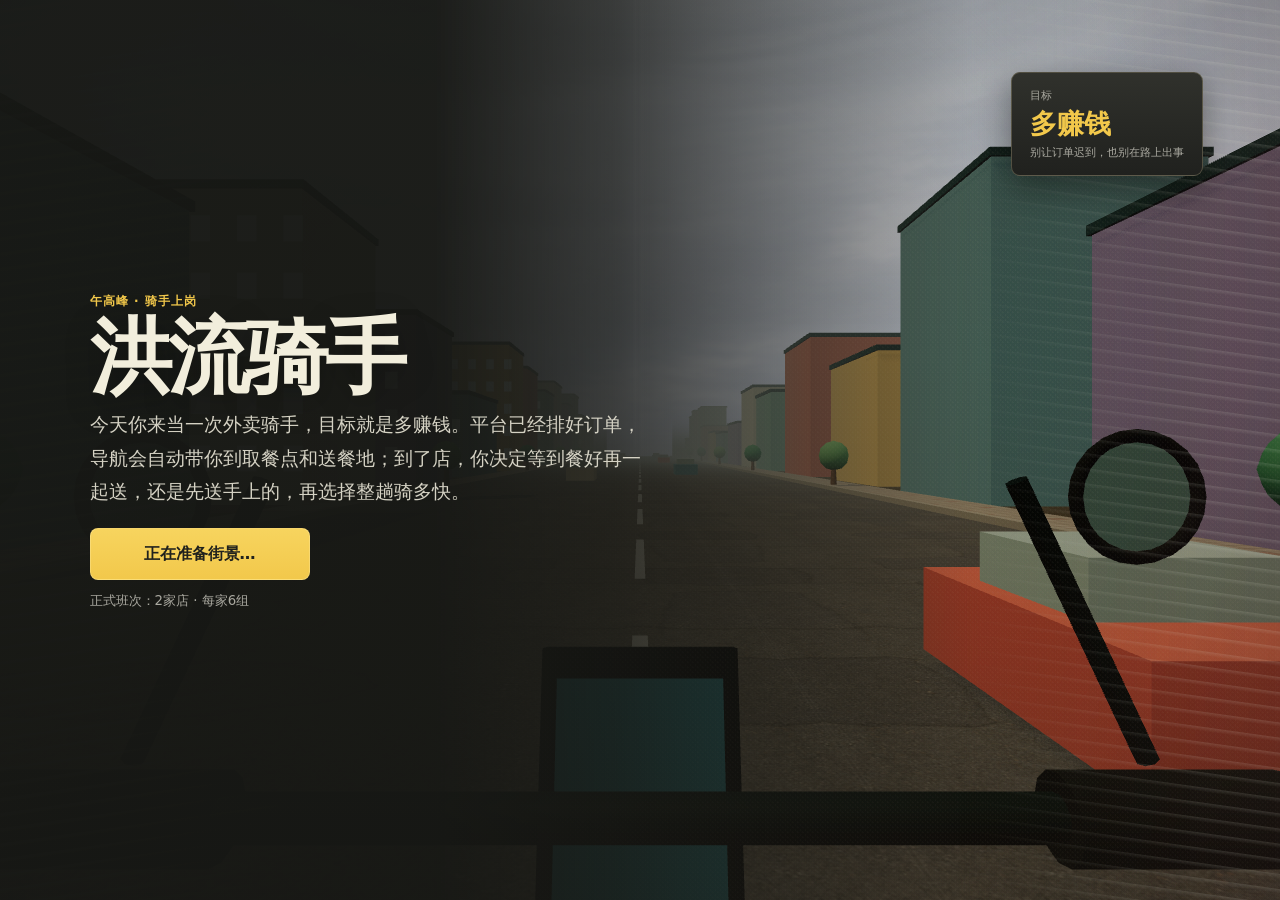
==== commit e012df99: "deploy pilot simulator v2.6.4" ====
--- a/pomdp-v2.html
+++ b/pomdp-v2.html
@@ -20,7 +20,11 @@
         <div id="objectiveChip" class="objective-chip">
           <small id="segmentLabel">午高峰 · 第1/12家</small>
           <strong id="merchantLabel">当前店铺：灯火便当</strong>
-          <span id="storeProgressLabel">本店第 1 / 6 组订单</span>
+          <div id="storeProgress" class="store-progress" role="img" aria-label="本店进度：第 1 / 6 组">
+            <span id="storeProgressTitle">本店进度</span>
+            <span id="storeProgressNodes" class="store-progress-nodes" aria-hidden="true"></span>
+            <small id="storeProgressLabel">1/6组</small>
+          </div>
           <span id="objectiveLabel" class="objective-state">去店里取餐</span>
       </div>
       <div class="status-strip">
@@ -38,8 +42,8 @@
         <small>刚才的取餐记录</small>
         <strong id="notebookMerchant">灯火便当</strong>
         <div class="notebook-rule" aria-hidden="true"></div>
-        <p id="historyFact1">上一次：短等后取到了餐</p>
-        <p id="historyFact2" class="is-hidden"></p>
+        <p id="historyFact1" class="history-fact-row">上一次：没等多久，取到餐了</p>
+        <p id="historyFact2" class="history-fact-row is-hidden"></p>
         <em>只记发生过的事，不替你判断</em>
       </div>
     </aside>
@@ -54,7 +58,7 @@
       <div class="decision-copy">
         <span class="eyebrow">到店了</span>
         <h1 id="routeDecisionTitle">新餐还没好。你怎么安排？</h1>
-          <p id="experienceText">该店惯例：午高峰有时会拖一会儿。</p>
+          <p id="experienceText">你以前午高峰跑这家店：有时很快，有时会拖一会儿。</p>
         </div>
       <div class="time-glance" aria-label="订单紧迫程度">
         <p class="glance-legend">剩余时间</p>
@@ -70,10 +74,10 @@
         </article>
       </div>
       <div id="routeActions" class="route-actions">
-        <button type="button" data-route="wait_briefly">
+        <button type="button" data-route="wait_until_ready">
           <span class="action-icon">◷</span>
-          <strong>先等一小会</strong>
-          <small>等一会新单，餐好了就一起送；如果到点还没出餐，马上先送手上的这份。</small>
+          <strong>等餐做好再一起送</strong>
+          <small>留在店里等到新餐做好，再把手上这单和新单一起送。</small>
         </button>
         <button type="button" data-route="deliver_carried_first">
           <span class="action-icon">➜</span>
@@ -102,14 +106,15 @@
     <aside id="rewardBurst" class="reward-burst is-hidden" aria-live="polite">
       <span id="rewardBurstLabel">收入入账</span>
       <strong id="rewardBurstValue">+¥24</strong>
+      <em id="rewardBurstLoss" class="is-hidden">超时少赚 ¥4</em>
     </aside>
 
     <section id="resultCard" class="result-card is-hidden" aria-labelledby="resultTitle">
       <span class="eyebrow">跑完一单</span>
       <h2 id="resultTitle">两单都送到了</h2>
       <div id="resultGrid" class="result-grid">
-        <article><span>手上这单</span><strong id="carriedResult">准时</strong></article>
-        <article><span>新取这单</span><strong id="newResult">准时</strong></article>
+        <article><span>手上这单</span><strong id="carriedResult">准时</strong><small id="carriedLateLoss" class="late-income-loss is-hidden">比准时少赚 ¥4</small></article>
+        <article><span>新取这单</span><strong id="newResult">准时</strong><small id="newLateLoss" class="late-income-loss is-hidden">比准时少赚 ¥4</small></article>
         <article><span>路上</span><strong id="incidentResult">未出事故</strong></article>
         <article><span>赚到</span><strong id="incomeResult">+¥24</strong></article>
       </div>
@@ -127,7 +132,7 @@
       <div class="start-copy">
         <span class="eyebrow">午高峰 · 骑手上岗</span>
         <h1>洪流骑手</h1>
-        <p>今天你来当一次外卖骑手，目标就是多赚钱。平台已经排好订单，导航会自动带你到取餐点和送餐地，但你需要决定是否等商家出餐和送餐的速度。</p>
+        <p>今天你来当一次外卖骑手，目标就是多赚钱。平台已经排好订单，导航会自动带你到取餐点和送餐地；到了店，你决定等到餐好再一起送，还是先送手上的，再选择整趟骑多快。</p>
         <button id="startButton" class="primary-button" type="button">下面是试跑环节 <span>→</span></button>
         <small id="modeDescription">正式班次：2家店 · 每家6组</small>
       </div>
@@ -159,18 +164,18 @@
         <div class="step-progress"><span id="notebookTutorialStep">上岗提示 · 8/12</span><i><b></b></i></div>
         <span class="eyebrow">跑过一组以后</span>
         <h2 id="notebookTutorialTitle">先认一下骑手笔记</h2>
-        <p>刚才取餐时发生了什么，会单独记在这里。下一次再到这家店，你不用只靠记忆。</p>
+        <p>接下来还是这家店。刚才实际发生的取餐情况会记在这里，能辅助你继续判断今天这一阵的情况。</p>
         <div class="notebook-tutorial-layout">
           <div class="notebook-tutorial-page" aria-label="骑手笔记示例">
             <small>刚才的取餐记录</small>
             <strong id="notebookTutorialMerchant">当前店铺</strong>
             <i aria-hidden="true"></i>
-            <p id="notebookTutorialFact1">上一次：刚才的情况已经记下</p>
-            <p id="notebookTutorialFact2" class="is-hidden"></p>
+            <p id="notebookTutorialFact1" class="history-fact-row">上一次：刚才的情况已经记下</p>
+            <p id="notebookTutorialFact2" class="history-fact-row is-hidden"></p>
           </div>
           <div class="notebook-tutorial-rules">
-            <article><b>它会记</b><span>本店最近两次实际发生的取餐结果。</span></article>
-            <article><b>它不会替你判断</b><span>不会直接说店里现在忙不忙。你还要结合眼前两单，再决定等不等。</span></article>
+            <article><b>表情怎么读</b><span>表情大致表示这次等得轻松还是很久；带折返箭头表示送完回来后才取餐。</span></article>
+            <article><b>它不会替你判断</b><span>这里不会直接写店里现在忙不忙。</span></article>
             <article><b>换店会重开</b><span>到了下一家店，旧店的笔记不会带过去。</span></article>
           </div>
         </div>
@@ -188,6 +193,8 @@
 
     <pre id="debugPanel" class="debug-panel is-hidden" aria-hidden="true"></pre>
   </main>
+  <script src="./src/pomdp-v2-mainline.js"></script>
+  <script src="./src/pomdp-v2-history-presentation.js"></script>
   <script src="./src/pomdp-v2-sim.js"></script>
   <script src="./src/experiment-telemetry.js"></script>
   <script type="module" src="./src/pomdp-v2-app.js"></script>
--- a/pomdp-v2.css
+++ b/pomdp-v2.css
@@ -49,6 +49,15 @@
 .objective-chip strong { font-size: 19px; }
 .objective-chip span { color: var(--muted); font-size: 12px; }
 .objective-chip .objective-state { color: rgba(242,240,222,.72); font-size: 11px; }
+.store-progress { display: grid; grid-template-columns: auto minmax(72px, 1fr) auto; gap: 7px; align-items: center; margin-top: 2px; }
+.objective-chip .store-progress > span:first-child { color: var(--muted); font-size: 10px; font-weight: 800; white-space: nowrap; }
+.store-progress > small { color: var(--muted); font-size: 10px; font-weight: 800; font-variant-numeric: tabular-nums; white-space: nowrap; }
+.store-progress-nodes { --progress-count: 6; position: relative; display: grid; grid-template-columns: repeat(var(--progress-count), 1fr); place-items: center; min-width: 72px; height: 16px; }
+.store-progress-nodes::before { content: ""; position: absolute; z-index: 0; left: calc(50% / var(--progress-count)); right: calc(50% / var(--progress-count)); top: 50%; height: 2px; background: rgba(255,255,255,.17); transform: translateY(-50%); }
+.store-progress-nodes i { position: relative; z-index: 1; display: block; width: 7px; height: 7px; border: 1px solid rgba(255,255,255,.34); border-radius: 50%; background: #233f3f; }
+.store-progress-nodes i.is-complete { border-color: rgba(255,216,104,.72); background: rgba(255,216,104,.72); }
+.store-progress-nodes i.is-current { width: 10px; height: 10px; border: 3px solid var(--yellow); background: #273d3b; box-shadow: 0 0 0 2px rgba(255,216,104,.16); }
+.store-progress-nodes i.is-upcoming { opacity: .58; }
 .status-strip { display: flex; gap: 20px; align-items: center; padding: 11px 14px; border-radius: 18px; }
 .capacity-status, .income-status { display: grid; gap: 5px; }
 .capacity-status > span, .income-status > span { color: var(--muted); font-size: 10px; font-weight: 800; }
@@ -71,6 +80,15 @@
 .notebook-page p { margin: 0; color: #253536; font-size: 12px; font-weight: 700; line-height: 1.45; }
 .notebook-page p + p { color: #516261; }
 .notebook-page em { margin-top: 3px; color: #7a6f5c; font-size: 10px; font-style: normal; }
+.history-fact-row { display: grid; grid-template-columns: 30px auto minmax(0, 1fr); gap: 3px 5px; align-items: center; min-height: 31px; }
+.history-fact-lead { white-space: nowrap; }
+.history-fact-text { min-width: 0; }
+.history-fact-symbol { position: relative; display: grid; place-items: center; width: 27px; height: 27px; border: 1px solid rgba(122,81,52,.32); border-radius: 7px; color: #7a5134; background: rgba(122,81,52,.07); }
+.history-fact-symbol svg { width: 22px; height: 22px; overflow: visible; fill: none; stroke: currentColor; stroke-width: 1.65; stroke-linecap: round; stroke-linejoin: round; }
+.history-fact-symbol.is-emotion { border-radius: 9px; }
+.history-fact-symbol[data-expression="weary"] { background: rgba(122,81,52,.11); }
+.history-emotion-extra { fill: rgba(122,81,52,.15); }
+.history-route-badge { position: absolute; right: -4px; bottom: -4px; display: grid; place-items: center; width: 13px; height: 13px; border: 1px solid rgba(122,81,52,.34); border-radius: 50%; background: #f1e3b8; color: #7a5134; font-size: 9px; font-weight: 900; line-height: 1; }
 
 .travel-prompt { position: absolute; z-index: 7; left: 50%; bottom: 32px; transform: translateX(-50%); width: min(440px, calc(100vw - 32px)); display: grid; grid-template-columns: auto 1fr; gap: 4px 12px; align-items: center; padding: 12px 16px; border: 1px solid var(--line); border-radius: 18px; background: rgba(6, 36, 37, .88); box-shadow: var(--shadow-tight); backdrop-filter: blur(12px); animation: travel-in .28s var(--ease-out) both; }
 .travel-icon { grid-row: 1 / span 2; display: grid; place-items: center; width: 42px; height: 42px; border-radius: 50%; background: var(--yellow); color: #102e31; font-weight: 900; }
@@ -102,7 +120,7 @@
 .urgency-track.new-order i { background: linear-gradient(90deg, #7eaee4, var(--mint), var(--yellow)); }
 .route-actions { display: grid; grid-template-columns: 1fr; gap: 8px; margin: 14px 48px 0; padding-top: 14px; border-top: 1px solid rgba(255,255,255,.11); }
 .route-actions button { position: relative; display: grid; grid-template-columns: 42px minmax(150px, 220px) 1fr; align-items: center; gap: 12px; min-height: 68px; padding: 11px 15px; border: 1px solid rgba(255,255,255,.17); border-radius: 18px; background: rgba(255,255,255,.055); color: var(--ink); text-align: left; cursor: pointer; transition: transform .18s var(--ease-out), border-color .18s ease, background .18s ease, opacity .18s ease; }
-.route-actions [data-route="wait_briefly"] .action-icon { color: var(--mint); background: rgba(104,225,193,.12); }.route-actions [data-route="deliver_carried_first"] .action-icon { color: var(--yellow); }
+.route-actions [data-route="wait_until_ready"] .action-icon { color: var(--mint); background: rgba(104,225,193,.12); }.route-actions [data-route="deliver_carried_first"] .action-icon { color: var(--yellow); }
 .route-actions button:hover, .route-actions button:focus-visible { outline: none; border-color: var(--yellow); background: rgba(255,216,104,.10); transform: translateY(-2px); }
 .decision-dock.is-resolving .route-actions button:not(.is-committed) { opacity: .34; transform: scale(.985); }.route-actions button.is-committed { border-color: var(--yellow); background: rgba(255,216,104,.14); transform: scale(1.015); box-shadow: 0 10px 24px rgba(0,0,0,.18); }
 .action-icon { display: grid; place-items: center; width: 42px; height: 42px; border-radius: 13px; background: rgba(255,216,104,.14); color: var(--yellow); font-size: 21px; }
@@ -140,7 +158,8 @@
 
 .reward-burst { position: absolute; z-index: 19; left: 50%; top: 48%; display: grid; justify-items: center; gap: 2px; transform: translate(-50%, -50%); pointer-events: none; text-shadow: 0 4px 18px rgba(0,0,0,.48); }
 .reward-burst span { color: var(--ink); font-size: 12px; font-weight: 800; letter-spacing: .12em; }.reward-burst strong { color: var(--yellow); font-size: clamp(34px, 5vw, 60px); line-height: 1; }
-.reward-burst.is-playing { animation: reward-rise 1.2s var(--ease-out) both; }
+.reward-burst em { position: absolute; left: calc(100% + 14px); top: 50%; width: max-content; padding: 6px 9px; border: 1px solid rgba(255,110,98,.48); border-radius: 6px; background: rgba(45,25,22,.9); color: #ff8a7f; font-size: 13px; font-style: normal; font-weight: 900; letter-spacing: .02em; text-shadow: none; transform: translateY(-50%); }
+.reward-burst.is-playing { animation: reward-rise 1.6s var(--ease-out) both; }
 
 .tutorial-coach { position: absolute; z-index: 35; inset: 0; pointer-events: none; }
 .coach-card { position: absolute; top: 116px; left: 50%; width: min(440px, calc(100vw - 32px)); padding: 17px 18px; transform: translateX(-50%); border: 1px solid rgba(255,216,104,.62); border-radius: 20px; background: rgba(7,36,37,.97); box-shadow: var(--shadow), 0 0 0 1px rgba(255,216,104,.08); pointer-events: auto; }
@@ -157,6 +176,7 @@
 .result-grid span { color: var(--muted); font-size: 11px; }
 .result-grid strong { font-size: 17px; }
 .result-grid strong.is-bad { color: var(--red); }
+.result-grid .late-income-loss { color: #ff8f82; font-size: 10px; font-weight: 800; line-height: 1.35; }
 .incident-consequences { display: grid; gap: 7px; margin-top: 10px; padding: 11px 13px; border: 1px solid rgba(255,110,98,.48); border-radius: 14px; background: rgba(255,110,98,.08); animation: incident-consequences-in .4s var(--ease-out) both; }
 .incident-consequences > span { color: #ffc6bd; font-size: 11px; font-weight: 900; }
 .incident-consequences > div { display: grid; grid-template-columns: 1fr 1fr; gap: 8px; }
@@ -184,6 +204,16 @@
 .briefing-visual { display: grid; grid-template-columns: repeat(auto-fit, minmax(210px, 1fr)); gap: 10px; margin: 20px 0; }
 .briefing-visual article { min-height: 108px; padding: 15px; border: 1px solid var(--line); border-radius: 17px; background: rgba(255,255,255,.04); }
 .briefing-visual article span { display: block; color: var(--yellow); font-size: 11px; font-weight: 800; }.briefing-visual article strong { display: block; margin: 7px 0 4px; }.briefing-visual article small { color: var(--muted); line-height: 1.5; }
+.briefing-visual article.has-store-flow { min-height: 164px; }
+.briefing-store-flow { display: grid; grid-template-columns: 34px minmax(94px, 1fr) 30px; align-items: center; gap: 5px; margin: 8px 0 9px; padding: 7px 6px; border: 1px solid rgba(242,200,75,.2); border-radius: 9px; background: rgba(242,200,75,.045); }
+.briefing-store-symbol { display: grid; justify-items: center; gap: 1px; color: var(--yellow); }
+.briefing-store-symbol svg { width: 30px; height: 26px; fill: none; stroke: currentColor; stroke-width: 2; stroke-linecap: round; stroke-linejoin: round; }
+.briefing-store-symbol b, .briefing-next-store em { color: #d6d1be; font-size: 8px; font-style: normal; line-height: 1; }
+.briefing-group-track { position: relative; display: grid; grid-template-columns: repeat(6, 1fr); gap: 2px; align-items: center; }
+.briefing-group-track::before { content: ""; position: absolute; left: 5px; right: 5px; top: 50%; height: 1px; background: rgba(242,200,75,.45); }
+.briefing-group-track i { position: relative; z-index: 1; display: grid; place-items: center; width: 16px; height: 16px; border: 1px solid rgba(242,200,75,.72); border-radius: 3px; background: #292a26; color: #f2c84b; font-size: 8px; font-style: normal; font-weight: 900; }
+.briefing-next-store { display: grid; justify-items: center; gap: 2px; color: var(--yellow); }
+.briefing-next-store b { font-size: 18px; line-height: .8; }
 .briefing-card > .primary-button, .break-card > .primary-button { width: 100%; }
 .notebook-tutorial-layout { display: grid; grid-template-columns: minmax(260px, .9fr) 1.1fr; gap: 16px; align-items: stretch; margin: 20px 0; }
 .notebook-tutorial-page { position: relative; display: grid; align-content: start; gap: 7px; min-height: 230px; padding: 24px 24px 20px 30px; overflow: hidden; border: 1px solid rgba(70,76,59,.28); border-radius: 8px 14px 14px 8px; background: linear-gradient(100deg, rgba(96,78,53,.1), transparent 15%), repeating-linear-gradient(180deg, transparent 0 35px, rgba(67,99,105,.11) 36px), #f1e3b8; box-shadow: inset 5px 0 rgba(210,91,68,.42), 0 16px 30px rgba(0,0,0,.2); color: #253536; transform: rotate(-.35deg); }
@@ -193,6 +223,8 @@
 .notebook-tutorial-page > i { height: 1px; margin: 4px 0 8px; background: rgba(49,74,75,.24); }
 .notebook-tutorial-page p { margin: 0; color: #253536; font-size: 14px; font-weight: 700; line-height: 1.55; }
 .notebook-tutorial-page p + p { color: #516261; }
+.notebook-tutorial-page .history-fact-row { grid-template-columns: 34px auto minmax(0, 1fr); min-height: 36px; }
+.notebook-tutorial-page .history-fact-symbol { width: 31px; height: 31px; }
 .notebook-tutorial-rules { display: grid; gap: 8px; }
 .notebook-tutorial-rules article { display: grid; gap: 4px; padding: 13px 15px; border: 1px solid var(--line); border-radius: 14px; background: rgba(255,255,255,.04); }
 .notebook-tutorial-rules b { color: var(--yellow); font-size: 13px; }
@@ -212,6 +244,7 @@
   .pomdp-game { min-height: 560px; }
   .hud { inset: max(10px, env(safe-area-inset-top)) 10px auto; }
     .objective-chip { min-width: 0; padding: 9px 11px; }.objective-chip strong { font-size: 14px; }.objective-chip .objective-state { display: none; }
+  .store-progress { grid-template-columns: auto minmax(58px, 1fr) auto; gap: 5px; }.objective-chip .store-progress > span:first-child, .store-progress > small { font-size: 9px; }.store-progress-nodes { min-width: 58px; }
   .status-strip { padding: 9px 10px; gap: 10px; }.capacity-cells { gap: 2px; }.capacity-cells i { width: 8px; height: 7px; }.income-status strong { font-size: 15px; }
   .decision-dock { bottom: max(10px, env(safe-area-inset-bottom)); width: calc(100vw - 20px); max-height: calc(100dvh - 82px); overflow: auto; padding: 16px; border-radius: 21px; }
     .decision-copy { display: block; }.decision-copy h1 { font-size: 23px; }.decision-copy p { margin-top: 7px; text-align: left; }
@@ -220,6 +253,7 @@
   .notebook-page { grid-template-columns: auto 1fr; gap: 2px 10px; min-height: 0; padding: 9px 12px 8px 16px; transform: none; }
   .notebook-page small { grid-column: 1; }.notebook-page strong { grid-column: 2; font-size: 13px; }
   .notebook-rule { grid-column: 1 / -1; margin: 1px 0; }.notebook-page p, .notebook-page em { grid-column: 1 / -1; font-size: 10px; }.notebook-page em { display: none; }
+  .history-fact-row { grid-template-columns: 25px auto minmax(0, 1fr); min-height: 26px; }.history-fact-symbol { width: 23px; height: 23px; }.history-fact-symbol svg { width: 19px; height: 19px; }.history-route-badge { right: -3px; bottom: -3px; width: 11px; height: 11px; font-size: 8px; }
   .pomdp-game:has(.rider-notebook:not(.is-hidden)) .decision-dock { max-height: calc(100dvh - 190px); }
   .tutorial-coach.is-notebook-coach .coach-card { top: 190px; }
   .time-glance { margin: 13px 0 10px; gap: 7px; }.time-glance article { padding: 10px; }.time-glance article > div:first-child { display: grid; gap: 3px; }.glance-legend { margin-bottom: -2px; }
@@ -260,7 +294,7 @@
 @keyframes peripheral-streak { from { background-position: 0 0; } to { background-position: 0 48px; } }
 @keyframes gear-shift { 0% { transform: translateX(0); } 45% { transform: translateX(-8px) scale(1.015); } 100% { transform: translateX(0); } }
 @keyframes feedback-pop { from { opacity: 0; transform: translate(-50%, -42%) scale(.9); } 65% { transform: translate(-50%, -52%) scale(1.025); } to { opacity: 1; transform: translate(-50%, -50%) scale(1); } }
-@keyframes reward-rise { 0% { opacity: 0; transform: translate(-50%, -20%) scale(.72); } 22% { opacity: 1; transform: translate(-50%, -50%) scale(1.12); } 74% { opacity: 1; transform: translate(-50%, -72%) scale(1); } 100% { opacity: 0; transform: translate(-50%, -98%) scale(.96); } }
+@keyframes reward-rise { 0% { opacity: 0; transform: translate(-50%, -24%) scale(.78); } 18% { opacity: 1; transform: translate(-50%, -50%) scale(1.08); } 78% { opacity: 1; transform: translate(-50%, -68%) scale(1); } 100% { opacity: 0; transform: translate(-50%, -90%) scale(.97); } }
 @keyframes result-in { from { opacity: 0; transform: translate(-50%, 26px) scale(.96); } to { opacity: 1; transform: translate(-50%, 0) scale(1); } }
 @keyframes incident-consequences-in { from { opacity: 0; transform: translateY(8px); } to { opacity: 1; transform: none; } }
 @keyframes start-copy-in { from { opacity: 0; transform: translateY(18px); } to { opacity: 1; transform: translateY(0); } }
@@ -372,7 +406,7 @@
 .urgency-track.new-order i { background: linear-gradient(90deg, var(--blue), #9bb8ae, var(--yellow)); }
 .route-actions { gap: 7px; margin: 12px 34px 0; padding-top: 12px; border-top-color: rgba(238,220,171,.12); }
 .route-actions button { grid-template-columns: 40px minmax(150px, 210px) 1fr; min-height: 65px; padding: 10px 13px; border-color: rgba(238,220,171,.17); border-radius: 8px; background: linear-gradient(180deg, rgba(255,255,255,.035), rgba(255,255,255,.018)); }
-.route-actions [data-route="wait_briefly"] .action-icon, .route-actions [data-route="deliver_carried_first"] .action-icon { color: var(--yellow); background: #37362e; }
+.route-actions [data-route="wait_until_ready"] .action-icon, .route-actions [data-route="deliver_carried_first"] .action-icon { color: var(--yellow); background: #37362e; }
 .route-actions button:hover, .route-actions button:focus-visible { border-color: var(--yellow); background: rgba(242,200,75,.075); transform: translateY(-1px); }
 .route-actions button.is-committed { border-color: var(--yellow); background: rgba(242,200,75,.1); }
 .action-icon { width: 38px; height: 38px; border-radius: 5px; }
@@ -439,6 +473,7 @@
   .capacity-cells { gap: 2px; }
   .capacity-cells i { width: 8px; height: 7px; }
   .income-status strong { font-size: 15px; }
+  .reward-burst em { left: 50%; top: calc(100% + 8px); transform: translateX(-50%); }
   .rider-notebook { left: 9px; right: 9px; top: 78px; width: auto; }
   .notebook-page { min-height: 0; padding: 9px 11px 8px 15px; }
   .decision-dock { bottom: max(9px, env(safe-area-inset-bottom)); width: calc(100vw - 18px); max-height: calc(100dvh - 78px); padding: 14px; border-radius: 10px; }
@@ -454,6 +489,8 @@
   .start-screen { padding: 22px 18px max(30px, env(safe-area-inset-bottom)); background: linear-gradient(0deg, rgba(23,24,21,.97) 0 56%, rgba(23,24,21,.18)); }
   .start-goal { right: 12px; top: max(14px, env(safe-area-inset-top)); }
   .briefing-card, .break-card, .summary-card, .notebook-tutorial-card { padding: 18px 15px; border-radius: 10px; }
+  .briefing-visual article.has-store-flow { min-height: 150px; }
+  .briefing-store-flow { grid-template-columns: 36px minmax(120px, 1fr) 34px; max-width: 300px; }
   .coach-card { top: 88px; border-radius: 9px; }
   .travel-prompt { bottom: max(12px, env(safe-area-inset-bottom)); }
 }
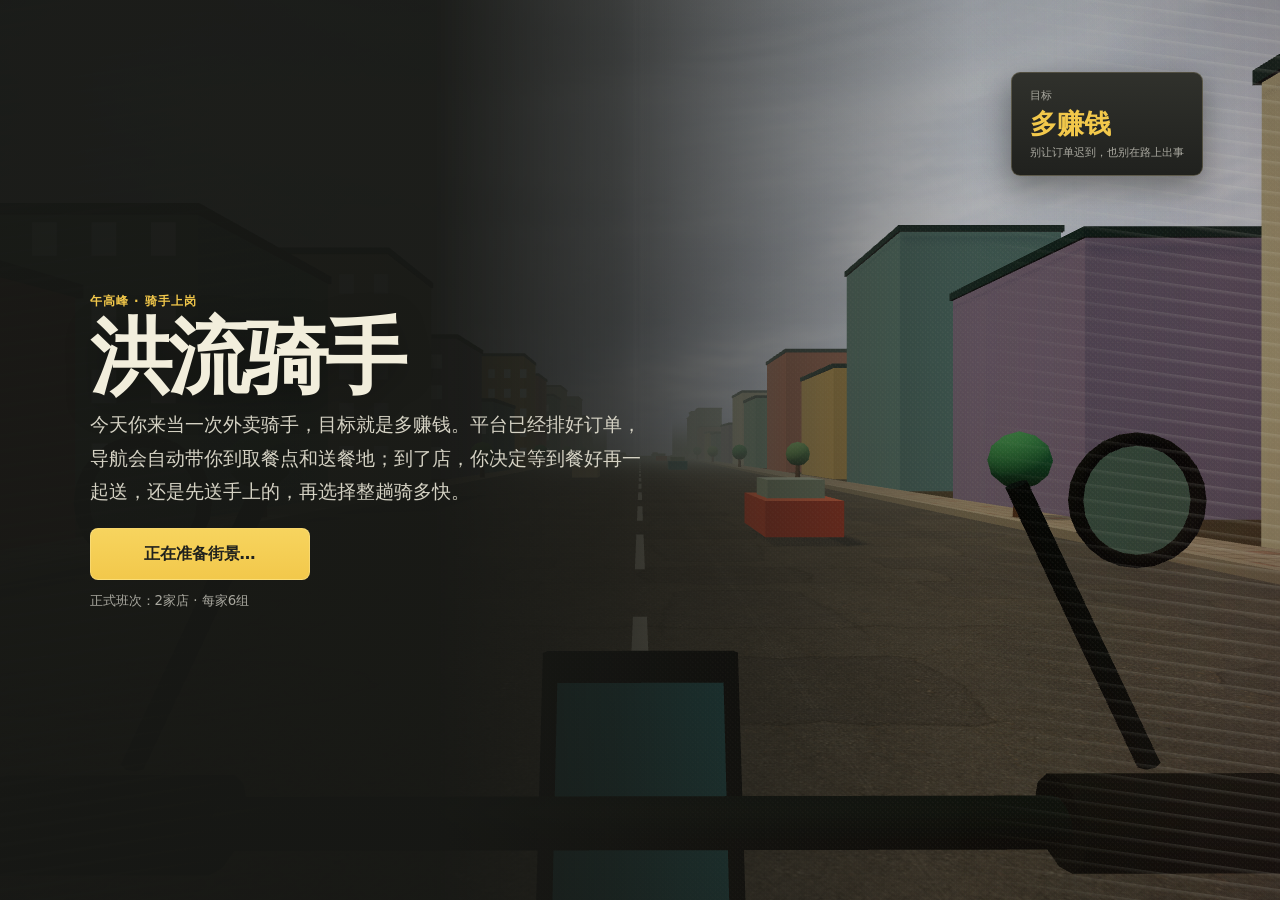
==== commit 0cd38136: "deploy U attention-pressure pilot" ====
--- a/pomdp-v2.html
+++ b/pomdp-v2.html
@@ -4,6 +4,8 @@
   <meta charset="utf-8">
   <meta name="viewport" content="width=device-width, initial-scale=1, viewport-fit=cover">
   <meta name="theme-color" content="#102f30">
+  <meta name="robots" content="noindex, nofollow, noarchive">
+  <meta http-equiv="Content-Security-Policy" content="default-src 'self'; script-src 'self' 'unsafe-inline'; style-src 'self'; img-src 'self' data: blob:; connect-src 'self' blob:; object-src 'none'; base-uri 'self'">
   <title>洪流骑手 · 等还是先送</title>
   <link rel="stylesheet" href="./pomdp-v2.css">
   <script type="importmap">
@@ -97,6 +99,14 @@
       </div>
       <button id="goButton" class="primary-button" type="button" disabled>先选一个档位</button>
     </section>
+
+    <aside id="customerMessageCard" class="customer-message-card is-hidden" role="status" aria-live="assertive" aria-atomic="true">
+      <span class="customer-message-avatar" aria-hidden="true">客</span>
+      <div>
+        <small>顾客发来消息</small>
+        <strong id="customerMessageText">您好，送到后放门口就行，谢谢。</strong>
+      </div>
+    </aside>
 
     <aside id="feedbackCard" class="feedback-card is-hidden" role="status" aria-live="assertive">
       <span id="feedbackIcon">✓</span>
@@ -174,7 +184,7 @@
             <p id="notebookTutorialFact2" class="history-fact-row is-hidden"></p>
           </div>
           <div class="notebook-tutorial-rules">
-            <article><b>表情怎么读</b><span>表情大致表示这次等得轻松还是很久；带折返箭头表示送完回来后才取餐。</span></article>
+            <article><b>表情怎么读</b><span id="notebookTutorialHowToRead">表情大致表示这次等得轻松还是很久；带折返箭头表示送完回来后才取餐。</span></article>
             <article><b>它不会替你判断</b><span>这里不会直接写店里现在忙不忙。</span></article>
             <article><b>换店会重开</b><span>到了下一家店，旧店的笔记不会带过去。</span></article>
           </div>
--- a/pomdp-v2.css
+++ b/pomdp-v2.css
@@ -19,6 +19,69 @@
 body { font-family: "Microsoft YaHei", "PingFang SC", system-ui, sans-serif; color: var(--ink); }
 button { font: inherit; }
 .is-hidden { display: none !important; }
+
+.customer-message-card {
+  position: fixed;
+  z-index: 36;
+  top: clamp(92px, 12vh, 132px);
+  left: 50%;
+  width: min(520px, calc(100vw - 32px));
+  transform: translateX(-50%);
+  display: grid;
+  grid-template-columns: 42px 1fr;
+  align-items: center;
+  gap: 12px;
+  padding: 13px 16px;
+  border: 1px solid rgba(255, 221, 105, .42);
+  border-radius: 14px;
+  color: #f5f0df;
+  background: linear-gradient(145deg, rgba(36, 37, 33, .94), rgba(19, 20, 18, .9));
+  box-shadow: 0 12px 34px rgba(0, 0, 0, .32), inset 0 1px rgba(255, 255, 255, .05);
+  backdrop-filter: blur(8px) saturate(.85);
+  pointer-events: none;
+  animation: customer-message-in 260ms cubic-bezier(.2, .8, .2, 1) both;
+}
+
+.customer-message-avatar {
+  display: grid;
+  place-items: center;
+  width: 42px;
+  height: 42px;
+  border-radius: 50%;
+  color: #20211d;
+  background: #f3cf55;
+  font-weight: 900;
+}
+
+.customer-message-card div { min-width: 0; }
+.customer-message-card small {
+  display: block;
+  margin-bottom: 3px;
+  color: #d5c98e;
+  font-size: 12px;
+}
+.customer-message-card strong {
+  display: block;
+  overflow-wrap: anywhere;
+  font-size: 16px;
+  line-height: 1.42;
+}
+
+@keyframes customer-message-in {
+  from { opacity: 0; transform: translate(-50%, -12px) scale(.98); }
+  to { opacity: 1; transform: translate(-50%, 0) scale(1); }
+}
+
+@media (max-width: 640px) {
+  .customer-message-card {
+    top: 82px;
+    grid-template-columns: 34px 1fr;
+    gap: 9px;
+    padding: 10px 12px;
+  }
+  .customer-message-avatar { width: 34px; height: 34px; }
+  .customer-message-card strong { font-size: 14px; }
+}
 .pomdp-game { position: relative; width: 100vw; height: 100dvh; min-height: 620px; overflow: hidden; background: #7fbdb6; }
 #gameCanvas { position: absolute; z-index: 0; inset: 0; width: 100%; height: 100%; display: block; }
 .peripheral-speed-blur { --speed-blur: 0px; --speed-blur-opacity: 0; position: absolute; z-index: 2; inset: 0; overflow: hidden; pointer-events: none; opacity: 0; transition: opacity .11s linear; }
@@ -134,6 +197,8 @@
 .gear-lever { display: grid; gap: 7px; }
 .gear-lever button { display: grid; grid-template-columns: 32px 62px 1fr; gap: 4px 9px; align-items: center; min-height: 58px; padding: 8px 10px; border: 1px solid var(--line); border-radius: 14px; background: rgba(255,255,255,.04); color: var(--ink); text-align: left; cursor: pointer; transition: transform .15s var(--ease-out), background .15s ease, border-color .15s ease; }
 .gear-lever button:hover { transform: translateX(-3px); background: rgba(255,255,255,.07); }
+.gear-lever button:disabled { opacity: .5; cursor: wait; transform: none; filter: saturate(.55); }
+.gear-lever button:disabled:hover { transform: none; background: rgba(255,255,255,.04); }
 .gear-lever button.is-shifting { animation: gear-shift .3s var(--ease-out); }
 .gear-lever button b { grid-row: 1 / span 2; display: grid; place-items: center; width: 30px; height: 30px; border-radius: 50%; background: rgba(255,255,255,.08); }
 .gear-lever button small { grid-column: 2 / -1; color: var(--muted); }
@@ -453,6 +518,7 @@
 
 .coach-card { top: 106px; border-color: rgba(242,200,75,.62); border-radius: 10px; background: rgba(29,30,27,.985); }
 .coach-card p { color: #bbb9ae; }
+.pomdp-game.has-customer-message .tutorial-coach:not(.is-notebook-coach) .coach-card { top: 205px; }
 .tutorial-focus { outline-width: 2px !important; outline-offset: 4px; box-shadow: 0 0 0 6px rgba(242,200,75,.1), 0 0 26px rgba(242,200,75,.25) !important; }
 
 @media (min-width: 1120px) {
@@ -492,6 +558,7 @@
   .briefing-visual article.has-store-flow { min-height: 150px; }
   .briefing-store-flow { grid-template-columns: 36px minmax(120px, 1fr) 34px; max-width: 300px; }
   .coach-card { top: 88px; border-radius: 9px; }
+  .pomdp-game.has-customer-message .tutorial-coach:not(.is-notebook-coach) .coach-card { top: 174px; }
   .travel-prompt { bottom: max(12px, env(safe-area-inset-bottom)); }
 }
 
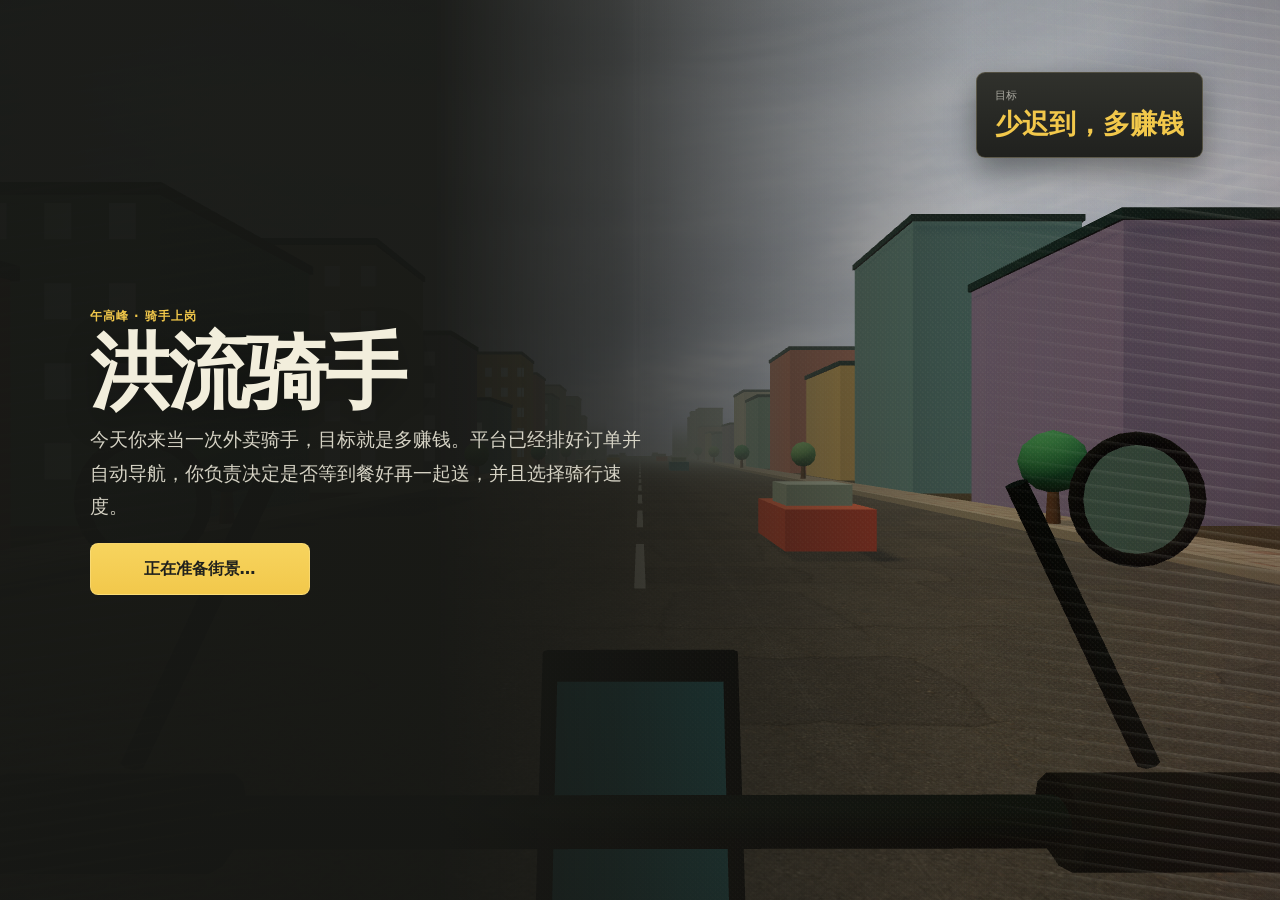
==== commit 80cc01fe: "deploy reviewed U v1.2 simulator copy" ====
--- a/pomdp-v2.html
+++ b/pomdp-v2.html
@@ -6,7 +6,7 @@
   <meta name="theme-color" content="#102f30">
   <meta name="robots" content="noindex, nofollow, noarchive">
   <meta http-equiv="Content-Security-Policy" content="default-src 'self'; script-src 'self' 'unsafe-inline'; style-src 'self'; img-src 'self' data: blob:; connect-src 'self' blob:; object-src 'none'; base-uri 'self'">
-  <title>洪流骑手 · 等还是先送</title>
+  <title>洪流骑手 · 跑单决策模拟器</title>
   <link rel="stylesheet" href="./pomdp-v2.css">
   <script type="importmap">
     { "imports": { "three": "./node_modules/three/build/three.module.js" } }
@@ -46,7 +46,6 @@
         <div class="notebook-rule" aria-hidden="true"></div>
         <p id="historyFact1" class="history-fact-row">上一次：没等多久，取到餐了</p>
         <p id="historyFact2" class="history-fact-row is-hidden"></p>
-        <em>只记发生过的事，不替你判断</em>
       </div>
     </aside>
 
@@ -79,18 +78,22 @@
         <button type="button" data-route="wait_until_ready">
           <span class="action-icon">◷</span>
           <strong>等餐做好再一起送</strong>
-          <small>留在店里等到新餐做好，再把手上这单和新单一起送。</small>
+          <small>留在店里等到新餐做好，再把这两单一起送。</small>
         </button>
         <button type="button" data-route="deliver_carried_first">
           <span class="action-icon">➜</span>
           <strong>先送手上这单</strong>
-          <small>现在就去送餐，送完再回来。能保住手上的单，但要折返一次。</small>
+          <small>现在就去送手上这单，送完再回来，但要折返一次。</small>
         </button>
       </div>
     </section>
 
     <section id="speedDecision" class="speed-dock is-hidden" aria-labelledby="speedTitle">
       <div class="speed-heading"><h2 id="speedTitle">准备骑多快？</h2><p id="chosenRouteText">选定后，到两单送完都按这一档骑。</p></div>
+      <div id="routeTransitionStatus" class="route-transition-status is-hidden" role="status" aria-live="polite">
+        <span aria-hidden="true"><i></i><i></i><i></i></span>
+        <strong>路线定好了，准备出发</strong>
+      </div>
       <div class="gear-legend" aria-hidden="true"><span>省时程度</span><span>事故风险</span></div>
       <div id="gearLever" class="gear-lever" role="radiogroup" aria-label="骑行档位">
         <button type="button" data-speed="normal" role="radio" aria-checked="false"><b>1</b><strong>稳骑</strong><span class="gear-meter"><i></i><em></em></span><small>慢一些 · 风险低</small></button>
@@ -142,11 +145,11 @@
       <div class="start-copy">
         <span class="eyebrow">午高峰 · 骑手上岗</span>
         <h1>洪流骑手</h1>
-        <p>今天你来当一次外卖骑手，目标就是多赚钱。平台已经排好订单，导航会自动带你到取餐点和送餐地；到了店，你决定等到餐好再一起送，还是先送手上的，再选择整趟骑多快。</p>
+        <p>今天你来当一次外卖骑手，目标就是多赚钱。平台已经排好订单并自动导航，你负责决定是否等到餐好再一起送，并且选择骑行速度。</p>
         <button id="startButton" class="primary-button" type="button">下面是试跑环节 <span>→</span></button>
-        <small id="modeDescription">正式班次：2家店 · 每家6组</small>
-      </div>
-      <div class="start-goal"><span>目标</span><strong>多赚钱</strong><small>别让订单迟到，也别在路上出事</small></div>
+        <small id="modeDescription">正式班次：2家店 · 每家6组订单</small>
+      </div>
+      <div class="start-goal"><span>目标</span><strong>少迟到，多赚钱</strong></div>
     </section>
 
     <section id="briefingModal" class="modal-layer is-hidden" role="dialog" aria-modal="true" aria-labelledby="briefingTitle">
@@ -174,7 +177,7 @@
         <div class="step-progress"><span id="notebookTutorialStep">上岗提示 · 8/12</span><i><b></b></i></div>
         <span class="eyebrow">跑过一组以后</span>
         <h2 id="notebookTutorialTitle">先认一下骑手笔记</h2>
-        <p>接下来还是这家店。刚才实际发生的取餐情况会记在这里，能辅助你继续判断今天这一阵的情况。</p>
+        <p>骑手笔记会记录下最近两次取单的情况，帮助你判断这家店目前的出餐速度。</p>
         <div class="notebook-tutorial-layout">
           <div class="notebook-tutorial-page" aria-label="骑手笔记示例">
             <small>刚才的取餐记录</small>
@@ -184,9 +187,9 @@
             <p id="notebookTutorialFact2" class="history-fact-row is-hidden"></p>
           </div>
           <div class="notebook-tutorial-rules">
-            <article><b>表情怎么读</b><span id="notebookTutorialHowToRead">表情大致表示这次等得轻松还是很久；带折返箭头表示送完回来后才取餐。</span></article>
-            <article><b>它不会替你判断</b><span>这里不会直接写店里现在忙不忙。</span></article>
-            <article><b>换店会重开</b><span>到了下一家店，旧店的笔记不会带过去。</span></article>
+            <article><b>表情怎么读</b><span id="notebookTutorialHowToRead">表情反映等餐耗时；若有折返箭头，表示该次选择了折返送餐。</span></article>
+            <article><b>不替代判断</b><span>它只提供一个店内情况的参考，不直接说明忙不忙。</span></article>
+            <article><b>每家店情况不同</b><span>到了下一家店，笔记会进行清空。</span></article>
           </div>
         </div>
         <button id="notebookTutorialNext" class="primary-button" type="button">看懂了，继续跑单</button>
@@ -198,7 +201,7 @@
     </section>
 
     <section id="summaryModal" class="modal-layer is-hidden" role="dialog" aria-modal="true" aria-labelledby="summaryTitle">
-      <div class="summary-card"><span class="eyebrow">今天的账</span><h2 id="summaryTitle">今天收工</h2><div id="summaryGrid" class="summary-grid"></div><p>今天的单跑完了。你可以把这份账留下，也可以再跑一次。</p><div class="summary-actions"><button id="downloadButton" type="button">保存今天的账</button><button id="restartButton" class="primary-button" type="button">再跑一次</button></div></div>
+      <div class="summary-card"><span class="eyebrow">今天的账</span><h2 id="summaryTitle">今天收工</h2><div id="summaryGrid" class="summary-grid"></div><div class="summary-actions"><button id="downloadButton" type="button">保存今天的账</button><button id="restartButton" class="primary-button" type="button">再跑一次</button></div></div>
     </section>
 
     <pre id="debugPanel" class="debug-panel is-hidden" aria-hidden="true"></pre>
--- a/pomdp-v2.css
+++ b/pomdp-v2.css
@@ -37,9 +37,8 @@
   color: #f5f0df;
   background: linear-gradient(145deg, rgba(36, 37, 33, .94), rgba(19, 20, 18, .9));
   box-shadow: 0 12px 34px rgba(0, 0, 0, .32), inset 0 1px rgba(255, 255, 255, .05);
-  backdrop-filter: blur(8px) saturate(.85);
+  contain: layout paint style;
   pointer-events: none;
-  animation: customer-message-in 260ms cubic-bezier(.2, .8, .2, 1) both;
 }
 
 .customer-message-avatar {
@@ -65,11 +64,6 @@
   overflow-wrap: anywhere;
   font-size: 16px;
   line-height: 1.42;
-}
-
-@keyframes customer-message-in {
-  from { opacity: 0; transform: translate(-50%, -12px) scale(.98); }
-  to { opacity: 1; transform: translate(-50%, 0) scale(1); }
 }
 
 @media (max-width: 640px) {
@@ -193,6 +187,16 @@
 .speed-dock { position: absolute; z-index: 12; right: 24px; bottom: 24px; width: min(460px, calc(100vw - 48px)); padding: 20px; border: 1px solid var(--line); border-radius: 24px; background: linear-gradient(145deg, rgba(7,37,38,.97), rgba(8,43,43,.92)); box-shadow: var(--shadow); animation: speed-in .34s var(--ease-out) both; }
 .speed-heading h2 { margin: 4px 0 4px; font-size: 25px; }
 .speed-heading p { margin: 0 0 14px; color: var(--muted); font-size: 12px; }
+.route-transition-status { display: flex; align-items: center; gap: 10px; min-height: 38px; margin: 0 0 10px; padding: 8px 10px; border: 1px solid rgba(242,200,75,.3); border-radius: 10px; background: rgba(242,200,75,.08); color: #e8ddbc; }
+.route-transition-status > span { display: flex; gap: 3px; align-items: center; }
+.route-transition-status i { width: 5px; height: 5px; border-radius: 50%; background: var(--yellow); animation: route-ready-dot .75s ease-in-out infinite alternate; }
+.route-transition-status i:nth-child(2) { animation-delay: .12s; }
+.route-transition-status i:nth-child(3) { animation-delay: .24s; }
+.route-transition-status strong { font-size: 12px; letter-spacing: .02em; }
+.speed-dock.is-preparing .gear-legend,
+.speed-dock.is-preparing .gear-lever,
+.speed-dock.is-preparing > .primary-button { opacity: .48; }
+.speed-dock.is-preparing .gear-lever { pointer-events: none; }
 .gear-legend { display: grid; grid-template-columns: 1fr 1fr; gap: 5px; margin: 0 10px 6px 112px; color: var(--muted); font-size: 10px; text-align: center; }
 .gear-lever { display: grid; gap: 7px; }
 .gear-lever button { display: grid; grid-template-columns: 32px 62px 1fr; gap: 4px 9px; align-items: center; min-height: 58px; padding: 8px 10px; border: 1px solid var(--line); border-radius: 14px; background: rgba(255,255,255,.04); color: var(--ink); text-align: left; cursor: pointer; transition: transform .15s var(--ease-out), background .15s ease, border-color .15s ease; }
@@ -563,3 +567,8 @@
 }
 
 @keyframes notebook-in-right { from { opacity: 0; transform: translateX(14px); } to { opacity: 1; transform: none; } }
+@keyframes route-ready-dot { from { opacity: .35; transform: translateY(1px); } to { opacity: 1; transform: translateY(-1px); } }
+
+@media (prefers-reduced-motion: reduce) {
+  .route-transition-status i { animation: none; opacity: .8; }
+}
